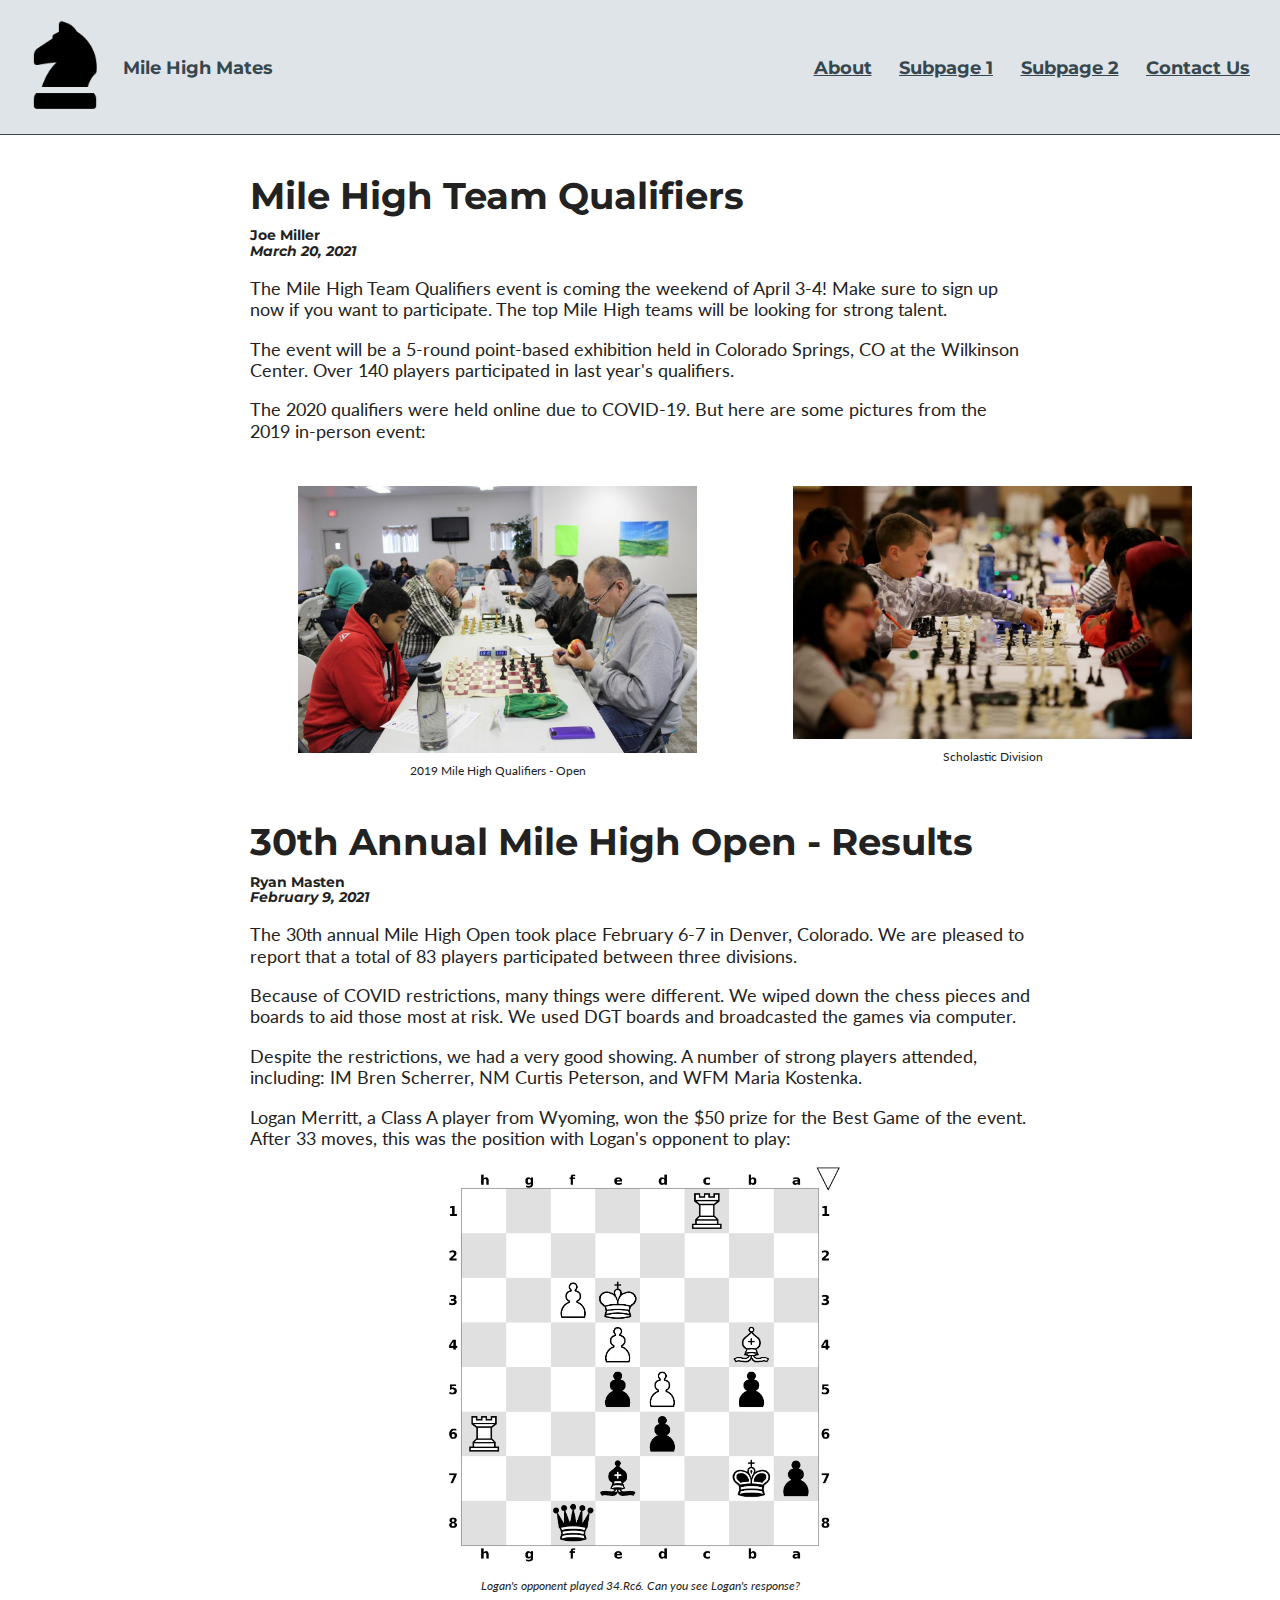
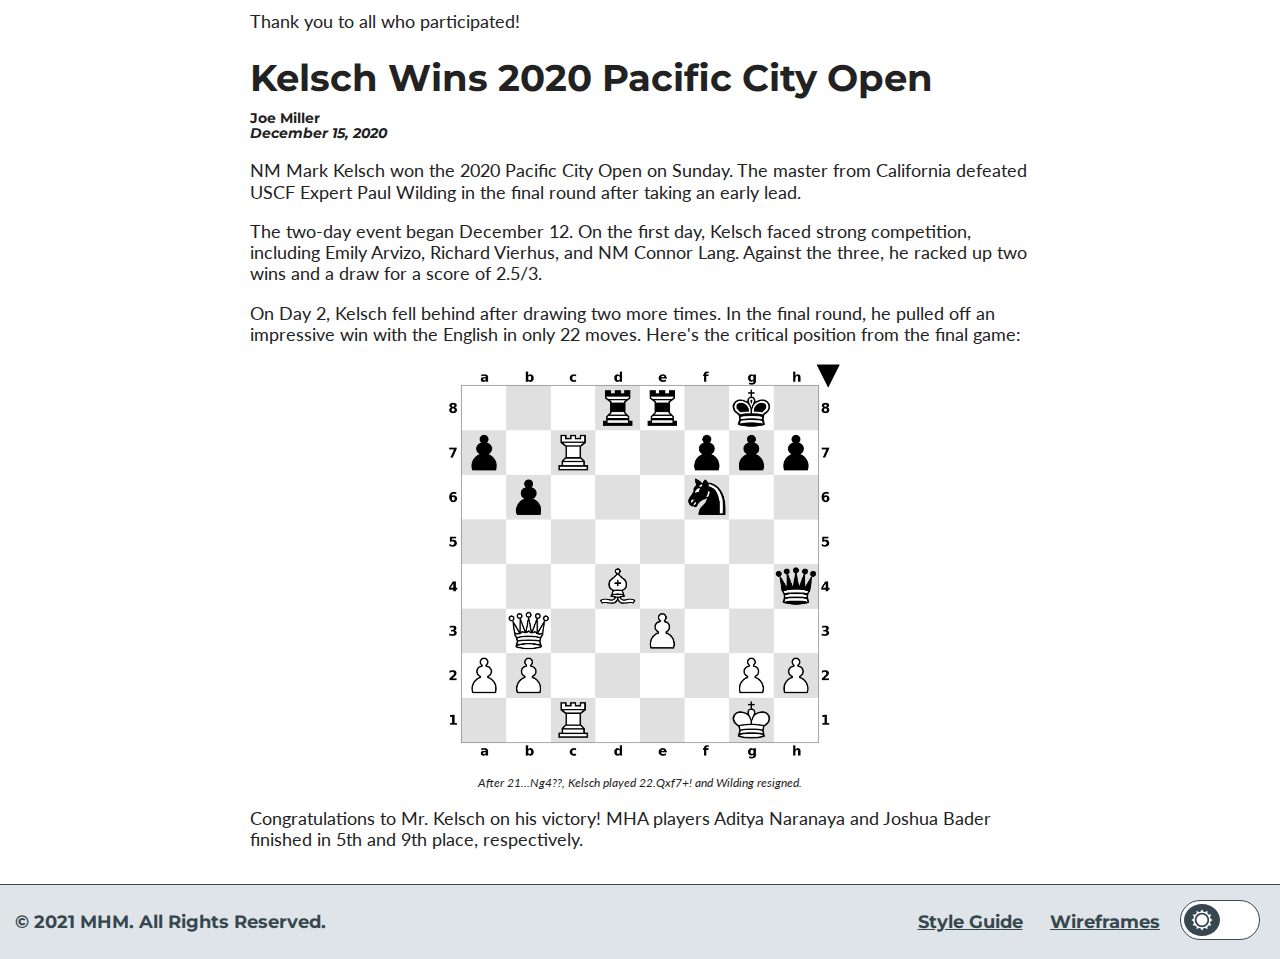
==== index.html @ fc18665a "work on home page & contact us - 3/17" ====
<!doctype html>
<html lang="en">
<head>
    <meta charset="utf-8">
    <meta name="viewport" content="width=device-width, initial-scale=1.0">
    <title>Home</title>
    <link rel="preconnect" href="https://fonts.gstatic.com">
    <link href="https://fonts.googleapis.com/css2?family=Lato&family=Montserrat&display=swap" rel="stylesheet">
    <link rel="stylesheet" href="css/normalize.css">
    <link rel="stylesheet" href="css/main.css">
    <style>
        h1 {
            font-family: var(--alt-font);
            margin-bottom: 7.5px;
        }

        h2.author {
            margin-bottom: 0;
            font-family: var(--alt-font);
            font-size: 0.85rem;
            font-weight: bold;
        }

        h3.date {
            margin-top: 0;
            margin-bottom: 0;
            font-family: var(--alt-font);
            font-size: 0.85rem;
            font-style: italic;
        }

        .image-grid {
            display: grid;
            grid-template-rows: auto auto;
            grid-template-columns: 1fr 1fr;
        }

        #tournament1 {
            grid-row: 1;
            grid-column: 1;
            margin: 7.5px;
            max-width: 400px;
            max-height: 280px;
            justify-items: center;
        }

        #tournament2 {
            grid-row: 1;
            grid-column: 2;
            margin: 7.5px;
            max-width: 400px;
            max-height: 280px;
            justify-items: center;
        }

        figcaption {
            font-size: 0.75rem;
        }

        #caption1 {
            grid-row: 2;
            grid-column: 1;
            text-align: center;
        }

        #caption2 {
            grid-row: 2;
            grid-column: 2;
            text-align: center;
        }

        .board {
            display: block;
            margin-left: auto;
            margin-right: auto;
            max-width: 400px;
            max-height: auto;
        }

        .analysis {
            text-align: center;
            font-size: 0.75rem;
            font-style: italic;
        }

        @media (max-width: 768px) {
            .image-grid {
                grid-template-columns: auto;
                grid-template-rows: auto auto auto auto;
            }

            #tournament1 {
                grid-row: 1;
                grid-column: 1;
                max-width: 200px;
                max-height: 140px;
            }

            #caption1 {
                grid-row: 2;
                grid-column: 1;
            }

            #tournament2 {
                grid-row: 3;
                grid-column: 1;
                max-width: 200px;
                max-height: 140px;
            }

            #caption2 {
                grid-row: 4;
                grid-column: 1;
            }
            
            .board {
                max-width: 300px;
                max-height: 300px;
            }
        }
    </style>
    <script src="js/dark-mode.js"></script>
</head>
<body>
    <header>
        <div id="logo-wrapper">
            <a href="index.html">
                <img src="assets/dark-knight.png" id="logo">
            </a>
        </div>
        <div id="company-name">
            Mile High Mates
        </div>
        <nav>
            <ul>
                <li>
                    <a href="about.html">
                        About
                    </a>
                </li>
                <li>
                    <a href="subpage-1.html">
                        Subpage 1
                    </a>
                </li>
                <li>
                    <a href="subpage-2.html">
                        Subpage 2
                    </a>
                </li>
                <li>
                    <a href="contact-us.html">
                        Contact Us
                    </a>
                </li>
            </ul>
        </nav>
    </header>
    <main>
        <h1>
            Mile High Team Qualifiers
        </h1>
        <h2 class="author">
            Joe Miller
        </h2>
        <h3 class="date">
            March 20, 2021
        </h3>
        <p>
            The Mile High Team Qualifiers event is coming the weekend of April 3-4! Make sure to sign up now if you want to participate. The top Mile High teams will be looking for strong talent.
        </p>
        <p>
            The event will be a 5-round point-based exhibition held in Colorado Springs, CO at the Wilkinson Center. Over 140 players participated in last year's qualifiers.
        </p>
        <p>
            The 2020 qualifiers were held online due to COVID-19. But here are some pictures from the 2019 in-person event:
        </p>
        <div class="image-grid">
            <figure>
                <img src="assets/home/tournament1.jpg" id="tournament1">
                <figcaption id="caption1">2019 Mile High Qualifiers - Open</figcaption>
            </figure>
            <figure>
                <img src="assets/home/tournament2.jpg" id="tournament2">
                <figcaption id="caption2">Scholastic Division</figcaption>
            </figure>
        </div>
        <h1>
            30th Annual Mile High Open - Results
        </h1>
        <h2 class="author">
            Ryan Masten
        </h2>
        <h3 class="date">
            February 9, 2021
        </h3>
        <p>
            The 30th annual Mile High Open took place February 6-7 in Denver, Colorado. We are pleased to report that a total of 83 players participated between three divisions.
        </p>
        <p>
            Because of COVID restrictions, many things were different. We wiped down the chess pieces and boards to aid those most at risk. We used DGT boards and broadcasted the games via computer.
        </p>
        <p>
            Despite the restrictions, we had a very good showing. A number of strong players attended, including: IM Bren Scherrer, NM Curtis Peterson, and WFM Maria Kostenka.
        </p>
        <p>
            Logan Merritt, a Class A player from Wyoming, won the $50 prize for the Best Game of the event. After 33 moves, this was the position with Logan's opponent to play:
        </p>
        <img src="assets/home/chess1.jpg" class="board" alt="chess1.jpg">
        <p class="analysis">
            Logan's opponent played 34.Rc6. Can you see Logan's response?
        </p>
        <p>
            Thank you to all who participated!
        </p>
        <h1>
            Kelsch Wins 2020 Pacific City Open
        </h1>
        <h2 class="author">
            Joe Miller
        </h2>
        <h3 class="date">
            December 15, 2020
        </h3>
        <p>
            NM Mark Kelsch won the 2020 Pacific City Open on Sunday. The master from California defeated USCF Expert Paul Wilding in the final round after taking an early lead.
        </p>
        <p>
            The two-day event began December 12. On the first day, Kelsch faced strong competition, including Emily Arvizo, Richard Vierhus, and NM Connor Lang. Against the three, he racked up two wins and a draw for a score of 2.5/3.
        </p>
        <p>
            On Day 2, Kelsch fell behind after drawing two more times. In the final round, he pulled off an impressive win with the English in only 22 moves. Here's the critical position from the final game:
        </p>
        <img src="assets/home/chess2.jpg" class="board" alt="chess2.jpg">
        <p class="analysis">
            After 21...Ng4??, Kelsch played 22.Qxf7+! and Wilding resigned.
        </p>
        <p>
            Congratulations to Mr. Kelsch on his victory! MHA players Aditya Naranaya and Joshua Bader finished in 5th and 9th place, respectively.
        </p>
    </main>
    <footer>
        <div id="legal">
            &copy; 2021 MHM. All Rights Reserved.
        </div>
        <nav>
            <ul>
                <li>
                    <a href="style-guide.html">
                        Style Guide
                    </a>
                </li>
                <li>
                    <a href="wireframes.html">
                        Wireframes
                    </a>
                </li>
            </ul>
        </nav>
        <div id="dark-mode">
            <div class="icon" id="sun-icon">
                <svg xmlns="http://www.w3.org/2000/svg" width="24" height="24" viewBox="0 0 24 24"><path d="M22.088 13.126l1.912-1.126-1.912-1.126c-1.021-.602-1.372-1.91-.788-2.942l1.093-1.932-2.22-.02c-1.185-.01-2.143-.968-2.153-2.153l-.02-2.219-1.932 1.093c-1.031.583-2.34.233-2.941-.788l-1.127-1.913-1.127 1.913c-.602 1.021-1.91 1.372-2.941.788l-1.932-1.093-.02 2.219c-.01 1.185-.968 2.143-2.153 2.153l-2.22.02 1.093 1.932c.584 1.032.233 2.34-.788 2.942l-1.912 1.126 1.912 1.126c1.021.602 1.372 1.91.788 2.942l-1.093 1.932 2.22.02c1.185.01 2.143.968 2.153 2.153l.02 2.219 1.932-1.093c1.031-.583 2.34-.233 2.941.788l1.127 1.913 1.127-1.913c.602-1.021 1.91-1.372 2.941-.788l1.932 1.093.02-2.219c.011-1.185.969-2.143 2.153-2.153l2.22-.02-1.093-1.932c-.584-1.031-.234-2.34.788-2.942zm-10.117 6.874c-4.411 0-8-3.589-8-8s3.588-8 8-8 8 3.589 8 8-3.589 8-8 8zm6.029-8c0 3.313-2.687 6-6 6s-6-2.687-6-6 2.687-6 6-6 6 2.687 6 6z"/></svg>
            </div>
            <div id="tgl-wrapper">
                <input class="tgl" id="dark-mode-toggle" type="checkbox"/>
                <label class="tgl-btn" for="dark-mode-toggle"></label>
            </div>
            <div class="icon" id="moon-icon">
                <svg xmlns="http://www.w3.org/2000/svg" width="24" height="24" viewBox="0 0 24 24"><path d="M12 10.999c1.437.438 2.562 1.564 2.999 3.001.44-1.437 1.565-2.562 3.001-3-1.436-.439-2.561-1.563-3.001-3-.437 1.436-1.562 2.561-2.999 2.999zm8.001.001c.958.293 1.707 1.042 2 2.001.291-.959 1.042-1.709 1.999-2.001-.957-.292-1.707-1.042-2-2-.293.958-1.042 1.708-1.999 2zm-1-9c-.437 1.437-1.563 2.562-2.998 3.001 1.438.44 2.561 1.564 3.001 3.002.437-1.438 1.563-2.563 2.996-3.002-1.433-.437-2.559-1.564-2.999-3.001zm-7.001 22c-6.617 0-12-5.383-12-12s5.383-12 12-12c1.894 0 3.63.497 5.37 1.179-2.948.504-9.37 3.266-9.37 10.821 0 7.454 5.917 10.208 9.37 10.821-1.5.846-3.476 1.179-5.37 1.179z"/></svg>
            </div>
        </div>
    </footer>
</body>
</html>
---- css/main.css ----
:root {
    /* Settings */
    --spacing: 15px;
    --font-size: 1.15rem;
    /* Normal Colors */
    --background-color: #FFFFFF;
    --alt-background-color: #DEE4E7;
    --font-color: #222222;
    --alt-font-color: #37474F;
    --border-color: #37474F;
    /* Dark Mode Colors */
    --dark-background-color: #222222;
    --dark-alt-background-color: #37474F;
    --dark-font-color: #FFFFFF;
    --dark-alt-font-color: #DEE4E7;
    --dark-border-color: #DEE4E7;
    /* Fonts */
    --main-font: 'Lato', sans-serif;
    --alt-font: 'Montserrat', sans-serif;
}

html, body {
    margin: 0;
    padding: 0;
    width: 100%;
    height: 100%;
    text-rendering: optimizeLegibility;
}

body {
    display: flex;
    flex-direction: column;
    font-size: 62.5%;
}

header {
    display: grid;
    grid-template-rows: auto;
    grid-template-columns: auto auto 1fr;
    font-size: var(--font-size);
    padding: var(--spacing);
    border-bottom: 1px solid var(--border-color);
    color: var(--alt-font-color);
    background-color: var(--alt-background-color);
}

header, footer {
    font-family: var(--alt-font);
    font-weight: bold;
}

header #logo-wrapper {
    grid-row: 1;
    grid-column: 1;
}

header a {
    color: var(--alt-font-color);
}

#logo {
    max-width: 100px;
    max-height: auto;
}

header #company-name {
    grid-row: 1;
    grid-column: 2;
    display: flex;
    align-items: center;
    margin-left: 7.5px;
}

header nav {
    grid-row: 1;
    grid-column: 3;
    display: flex;
    align-items: center;
    margin-left: auto;
}

header nav ul {
    margin: 0;
    padding: 0;
    list-style-type: none;
}

header nav ul li {
    display: inline-block;
    padding: 7.5px;
    margin-right: 7.5px;
}

main {
    flex: 1;
    font-size: var(--font-size);
    font-family: var(--main-font);
    padding-top: var(--spacing);
    padding-bottom: var(--spacing);
    padding-left: 250px;
    padding-right: 250px;
    color: var(--font-color);
    background-color: var(--background-color);
}

footer {
    display: grid;
    grid-template-rows: auto;
    grid-template-columns: auto 1fr auto;
    font-size: var(--font-size);
    border-top: 1px solid var(--border-color);
    padding: var(--spacing);
    color: var(--alt-font-color);
    background-color: var(--alt-background-color);
}

footer a {
    color: var(--alt-font-color);
}

footer #legal {
    grid-row: 1;
    grid-column: 1;
    display: flex;
    align-items: center;
}

footer nav {
    grid-row: 1;
    grid-column: 2;
    display: flex;
    align-items: center;
    margin-left: auto;
}

footer nav ul {
    margin: 0;
    padding: 0;
    list-style-type: none;
}

footer nav ul li {
    display: inline-block;
    padding: 7.5px;
    margin-right: 7.5px;
}

footer #dark-mode {
    grid-row: 1;
    grid-column: 3;
}

footer #dark-mode .icon {
    position: relative;
    display: inline-block;
    z-index: 100;
    pointer-events: none;
}

footer #dark-mode .icon svg path {
    fill: var(--background-color);
}

footer #dark-mode #sun-icon svg {
    transform: scale(0.9);
    position: absolute;
    top: -32px;
    left: 15px;
}

footer #dark-mode #moon-icon svg {
    transform: scale(0.85);
    position: absolute;
    top: -32px;
    right: 15px;
}

footer #dark-mode #tgl-wrapper {
    display: inline-block;
}

footer #dark-mode #tgl-wrapper .tgl {
    display: none;
}

footer #dark-mode #tgl-wrapper .tgl, .tgl:after, .tgl:before, .tgl *, .tgl *:after, .tgl *:before, .tgl + .tgl-btn {
    box-sizing: border-box;
}

footer #dark-mode #tgl-wrapper .tgl::-moz-selection, .tgl:after::-moz-selection, .tgl:before::-moz-selection, .tgl *::-moz-selection, .tgl *:after::-moz-selection, .tgl *:before::-moz-selection, .tgl + .tgl-btn::-moz-selection {
    background: none;
}

footer #dark-mode #tgl-wrapper .tgl::selection, .tgl:after::selection, .tgl:before::selection, .tgl *::selection, .tgl *:after::selection, .tgl *:before::selection, .tgl + .tgl-btn::selection {
    background: none;
}

footer #dark-mode #tgl-wrapper .tgl + .tgl-btn {
    outline: 0;
    display: block;
    width: 80px;
    height: 40px;
    position: relative;
    cursor: pointer;
    -webkit-user-select: none;
    -moz-user-select: none;
    -ms-user-select: none;
    user-select: none;
    background-color: var(--background-color);
    border: 1px solid var(--border-color);
    border-radius: 30px;
    padding: 3px;
    transition: all 0.4s ease;
}

footer #dark-mode #tgl-wrapper .tgl + .tgl-btn:after, .tgl + .tgl-btn:before {
    position: relative;
    display: block;
    content: "";
    width: 50%;
    height: 100%;
}

footer #dark-mode #tgl-wrapper .tgl + .tgl-btn:after {
    left: 0;
    border-radius: 50%;
    background-color: var(--border-color);
    transition: all 0.2s ease;
}

footer #dark-mode #tgl-wrapper .tgl + .tgl-btn:before {
    display: none;
    transition: all 0.2s ease;
}

footer #dark-mode #tgl-wrapper .tgl:checked + .tgl-btn:after {
    left: 50%;
    transition: all 0.2s ease;
}

/*===========================================*\
  APPLY DARK MODE COLORS WHEN DARK MODE IS ON 
\*===========================================*/

body.dark-mode header {
    border-bottom: 1px solid var(--dark-border-color);
    color: var(--dark-alt-font-color);
    background-color: var(--dark-alt-background-color);
}

body.dark-mode header a {
    color: var(--dark-alt-font-color);
}

body.dark-mode main {
    color: var(--dark-font-color);
    background-color: var(--dark-background-color);
}

body.dark-mode footer {
    border-top: 1px solid var(--dark-border-color);
    color: var(--dark-alt-font-color);
    background-color: var(--dark-alt-background-color);
}

body.dark-mode footer a {
    color: var(--dark-alt-font-color);
}

body.dark-mode footer #dark-mode .icon svg path {
    fill: var(--dark-background-color);
}

body.dark-mode footer #dark-mode #tgl-wrapper .tgl + .tgl-btn {
    background-color: var(--dark-background-color);
    border: 1px solid var(--dark-border-color);
}

body.dark-mode footer #dark-mode #tgl-wrapper .tgl + .tgl-btn:after {
    background-color: var(--dark-border-color);
}

/*=====================*\
  RESPONSIVE WEB DESIGN 
\*=====================*/

@media (max-width: 768px) {
    main {
        padding-left: var(--spacing);
        padding-right: var(--spacing);
    }
}
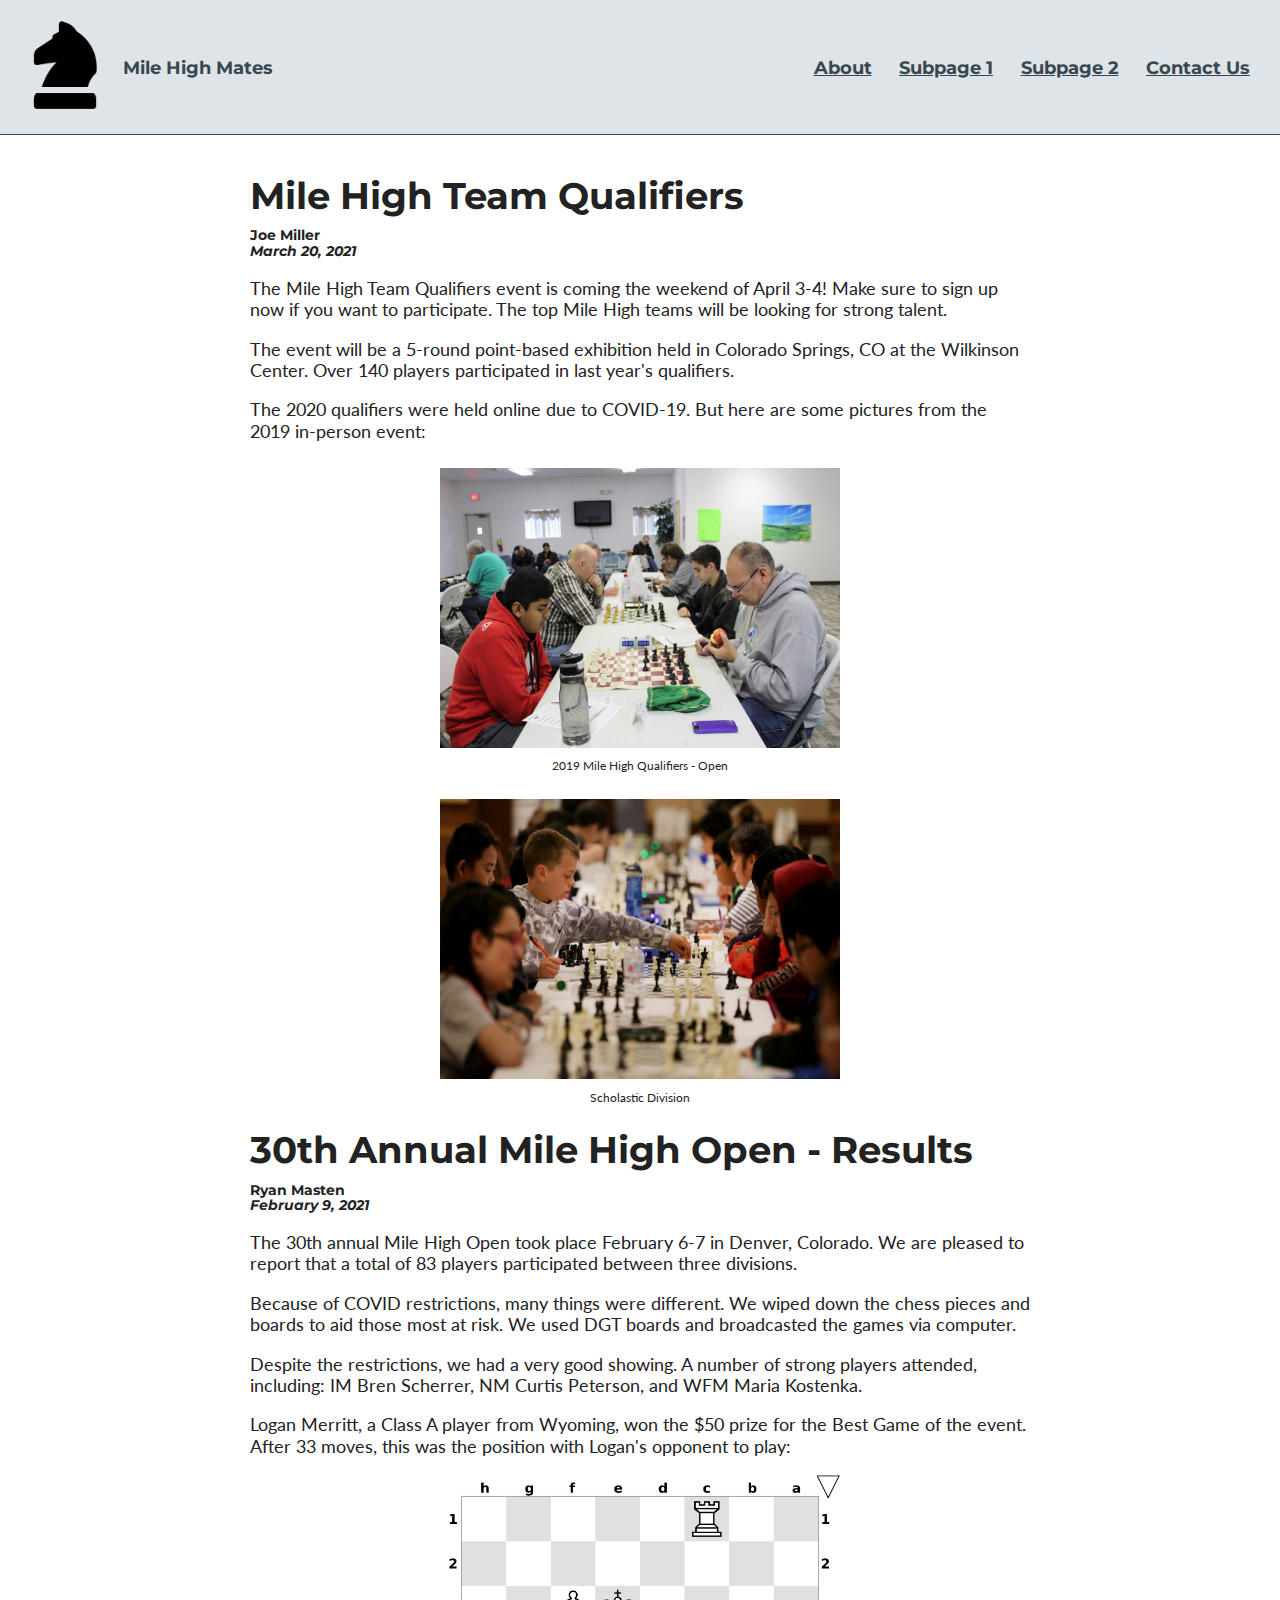
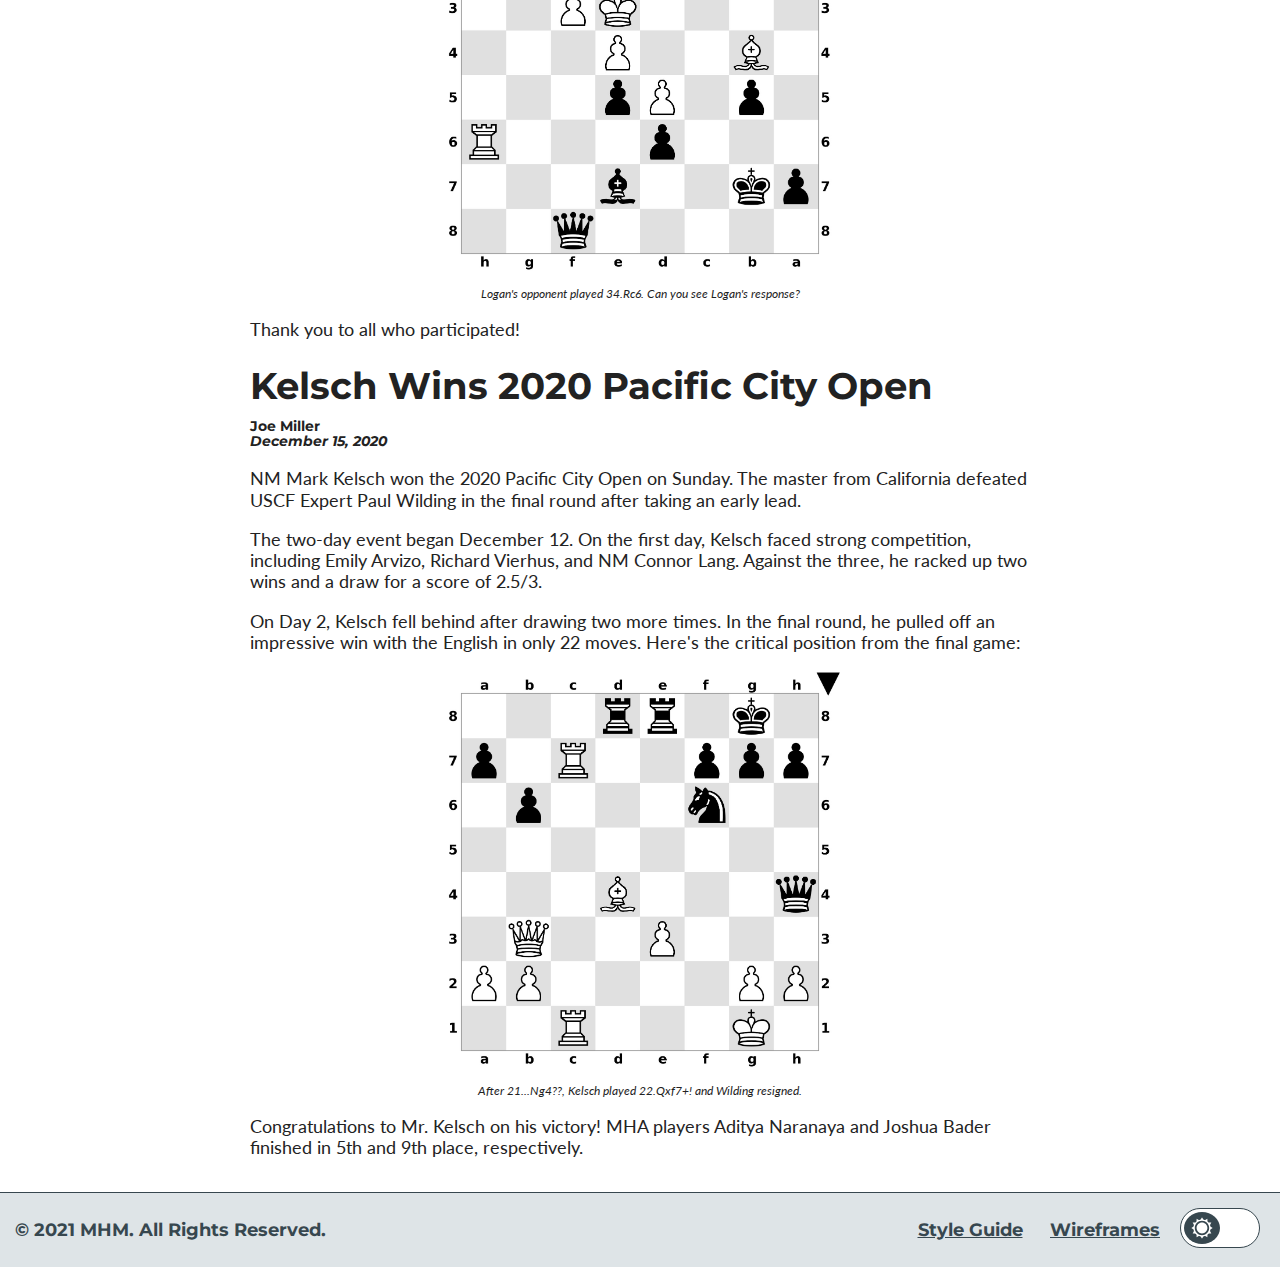
==== commit 4ce3ff2e: "working on index and main - 3/19" ====
--- a/index.html
+++ b/index.html
@@ -30,43 +30,39 @@
         }
 
         .image-grid {
-            display: grid;
-            grid-template-rows: auto auto;
-            grid-template-columns: 1fr 1fr;
-        }
-
-        #tournament1 {
+            grid-template-columns: auto auto;
+            grid-template-rows: auto;
+            text-align: center;
+        }
+
+        figcaption {
+            font-size: 0.75rem;
+            text-align: center;
+            vertical-align: middle;
+        }
+
+        #figure1 {
             grid-row: 1;
             grid-column: 1;
-            margin: 7.5px;
-            max-width: 400px;
-            max-height: 280px;
-            justify-items: center;
-        }
-
-        #tournament2 {
+        }
+
+        #figure2 {
             grid-row: 1;
             grid-column: 2;
+        }
+
+        #tournament1 {
             margin: 7.5px;
-            max-width: 400px;
-            max-height: 280px;
+            width: 400px;
+            height: 280px;
             justify-items: center;
         }
 
-        figcaption {
-            font-size: 0.75rem;
-        }
-
-        #caption1 {
-            grid-row: 2;
-            grid-column: 1;
-            text-align: center;
-        }
-
-        #caption2 {
-            grid-row: 2;
-            grid-column: 2;
-            text-align: center;
+        #tournament2 {
+            margin: 7.5px;
+            width: 400px;
+            height: 280px;
+            justify-items: center;
         }
 
         .board {
@@ -86,33 +82,29 @@
         @media (max-width: 768px) {
             .image-grid {
                 grid-template-columns: auto;
-                grid-template-rows: auto auto auto auto;
-            }
-
-            #tournament1 {
+                grid-template-rows: auto auto;
+            }
+
+            #figure1 {
                 grid-row: 1;
                 grid-column: 1;
-                max-width: 200px;
-                max-height: 140px;
-            }
-
-            #caption1 {
+            }
+
+            #figure2 {
                 grid-row: 2;
                 grid-column: 1;
             }
 
+            #tournament1 {
+                width: 200px;
+                height: 140px;
+            }
+
             #tournament2 {
-                grid-row: 3;
-                grid-column: 1;
-                max-width: 200px;
-                max-height: 140px;
-            }
-
-            #caption2 {
-                grid-row: 4;
-                grid-column: 1;
-            }
-            
+                width: 200px;
+                height: 140px;
+            }
+
             .board {
                 max-width: 300px;
                 max-height: 300px;
@@ -157,87 +149,93 @@
         </nav>
     </header>
     <main>
-        <h1>
-            Mile High Team Qualifiers
-        </h1>
-        <h2 class="author">
-            Joe Miller
-        </h2>
-        <h3 class="date">
-            March 20, 2021
-        </h3>
-        <p>
-            The Mile High Team Qualifiers event is coming the weekend of April 3-4! Make sure to sign up now if you want to participate. The top Mile High teams will be looking for strong talent.
-        </p>
-        <p>
-            The event will be a 5-round point-based exhibition held in Colorado Springs, CO at the Wilkinson Center. Over 140 players participated in last year's qualifiers.
-        </p>
-        <p>
-            The 2020 qualifiers were held online due to COVID-19. But here are some pictures from the 2019 in-person event:
-        </p>
-        <div class="image-grid">
-            <figure>
-                <img src="assets/home/tournament1.jpg" id="tournament1">
-                <figcaption id="caption1">2019 Mile High Qualifiers - Open</figcaption>
-            </figure>
-            <figure>
-                <img src="assets/home/tournament2.jpg" id="tournament2">
-                <figcaption id="caption2">Scholastic Division</figcaption>
-            </figure>
-        </div>
-        <h1>
-            30th Annual Mile High Open - Results
-        </h1>
-        <h2 class="author">
-            Ryan Masten
-        </h2>
-        <h3 class="date">
-            February 9, 2021
-        </h3>
-        <p>
-            The 30th annual Mile High Open took place February 6-7 in Denver, Colorado. We are pleased to report that a total of 83 players participated between three divisions.
-        </p>
-        <p>
-            Because of COVID restrictions, many things were different. We wiped down the chess pieces and boards to aid those most at risk. We used DGT boards and broadcasted the games via computer.
-        </p>
-        <p>
-            Despite the restrictions, we had a very good showing. A number of strong players attended, including: IM Bren Scherrer, NM Curtis Peterson, and WFM Maria Kostenka.
-        </p>
-        <p>
-            Logan Merritt, a Class A player from Wyoming, won the $50 prize for the Best Game of the event. After 33 moves, this was the position with Logan's opponent to play:
-        </p>
-        <img src="assets/home/chess1.jpg" class="board" alt="chess1.jpg">
-        <p class="analysis">
-            Logan's opponent played 34.Rc6. Can you see Logan's response?
-        </p>
-        <p>
-            Thank you to all who participated!
-        </p>
-        <h1>
-            Kelsch Wins 2020 Pacific City Open
-        </h1>
-        <h2 class="author">
-            Joe Miller
-        </h2>
-        <h3 class="date">
-            December 15, 2020
-        </h3>
-        <p>
-            NM Mark Kelsch won the 2020 Pacific City Open on Sunday. The master from California defeated USCF Expert Paul Wilding in the final round after taking an early lead.
-        </p>
-        <p>
-            The two-day event began December 12. On the first day, Kelsch faced strong competition, including Emily Arvizo, Richard Vierhus, and NM Connor Lang. Against the three, he racked up two wins and a draw for a score of 2.5/3.
-        </p>
-        <p>
-            On Day 2, Kelsch fell behind after drawing two more times. In the final round, he pulled off an impressive win with the English in only 22 moves. Here's the critical position from the final game:
-        </p>
-        <img src="assets/home/chess2.jpg" class="board" alt="chess2.jpg">
-        <p class="analysis">
-            After 21...Ng4??, Kelsch played 22.Qxf7+! and Wilding resigned.
-        </p>
-        <p>
-            Congratulations to Mr. Kelsch on his victory! MHA players Aditya Naranaya and Joshua Bader finished in 5th and 9th place, respectively.
-        </p>
+        <section>
+            <h1>
+                Mile High Team Qualifiers
+            </h1>
+            <h2 class="author">
+                Joe Miller
+            </h2>
+            <h3 class="date">
+                March 20, 2021
+            </h3>
+            <p>
+                The Mile High Team Qualifiers event is coming the weekend of April 3-4! Make sure to sign up now if you want to participate. The top Mile High teams will be looking for strong talent.
+            </p>
+            <p>
+                The event will be a 5-round point-based exhibition held in Colorado Springs, CO at the Wilkinson Center. Over 140 players participated in last year's qualifiers.
+            </p>
+            <p>
+                The 2020 qualifiers were held online due to COVID-19. But here are some pictures from the 2019 in-person event:
+            </p>
+            <div class="image-grid">
+                <figure id="figure1">
+                    <img src="assets/home/tournament1.jpg" id="tournament1">
+                    <figcaption>2019 Mile High Qualifiers - Open</figcaption>
+                </figure>
+                <figure  id="figure2">
+                    <img src="assets/home/tournament2.jpg" id="tournament2">
+                    <figcaption>Scholastic Division</figcaption>
+                </figure>
+            </div>
+        </section>
+        <section>
+            <h1>
+                30th Annual Mile High Open - Results
+            </h1>
+            <h2 class="author">
+                Ryan Masten
+            </h2>
+            <h3 class="date">
+                February 9, 2021
+            </h3>
+            <p>
+                The 30th annual Mile High Open took place February 6-7 in Denver, Colorado. We are pleased to report that a total of 83 players participated between three divisions.
+            </p>
+            <p>
+                Because of COVID restrictions, many things were different. We wiped down the chess pieces and boards to aid those most at risk. We used DGT boards and broadcasted the games via computer.
+            </p>
+            <p>
+                Despite the restrictions, we had a very good showing. A number of strong players attended, including: IM Bren Scherrer, NM Curtis Peterson, and WFM Maria Kostenka.
+            </p>
+            <p>
+                Logan Merritt, a Class A player from Wyoming, won the $50 prize for the Best Game of the event. After 33 moves, this was the position with Logan's opponent to play:
+            </p>
+            <img src="assets/home/chess1.jpg" class="board" alt="chess1.jpg">
+            <p class="analysis">
+                Logan's opponent played 34.Rc6. Can you see Logan's response?
+            </p>
+            <p>
+                Thank you to all who participated!
+            </p>
+        </section>
+        <section>
+            <h1>
+                Kelsch Wins 2020 Pacific City Open
+            </h1>
+            <h2 class="author">
+                Joe Miller
+            </h2>
+            <h3 class="date">
+                December 15, 2020
+            </h3>
+            <p>
+                NM Mark Kelsch won the 2020 Pacific City Open on Sunday. The master from California defeated USCF Expert Paul Wilding in the final round after taking an early lead.
+            </p>
+            <p>
+                The two-day event began December 12. On the first day, Kelsch faced strong competition, including Emily Arvizo, Richard Vierhus, and NM Connor Lang. Against the three, he racked up two wins and a draw for a score of 2.5/3.
+            </p>
+            <p>
+                On Day 2, Kelsch fell behind after drawing two more times. In the final round, he pulled off an impressive win with the English in only 22 moves. Here's the critical position from the final game:
+            </p>
+            <img src="assets/home/chess2.jpg" class="board" alt="chess2.jpg">
+            <p class="analysis">
+                After 21...Ng4??, Kelsch played 22.Qxf7+! and Wilding resigned.
+            </p>
+            <p>
+                Congratulations to Mr. Kelsch on his victory! MHA players Aditya Naranaya and Joshua Bader finished in 5th and 9th place, respectively.
+            </p>
+        </section>
     </main>
     <footer>
         <div id="legal">
--- a/css/main.css
+++ b/css/main.css
@@ -50,6 +50,8 @@
 }
 
 header #logo-wrapper {
+    display: flex;
+    align-items: center;
     grid-row: 1;
     grid-column: 1;
 }
@@ -284,9 +286,24 @@
   RESPONSIVE WEB DESIGN 
 \*=====================*/
 
+@media (max-width: 1000px) {
+    main {
+        padding-left: 100px;
+        padding-right: 100px;
+    }
+}
 @media (max-width: 768px) {
     main {
         padding-left: var(--spacing);
         padding-right: var(--spacing);
     }
+
+    header nav ul li, footer nav ul li {
+        list-style: none;
+        display: block;
+    }
+
+    #legal {
+        font-size: 0.75rem;
+    }
 }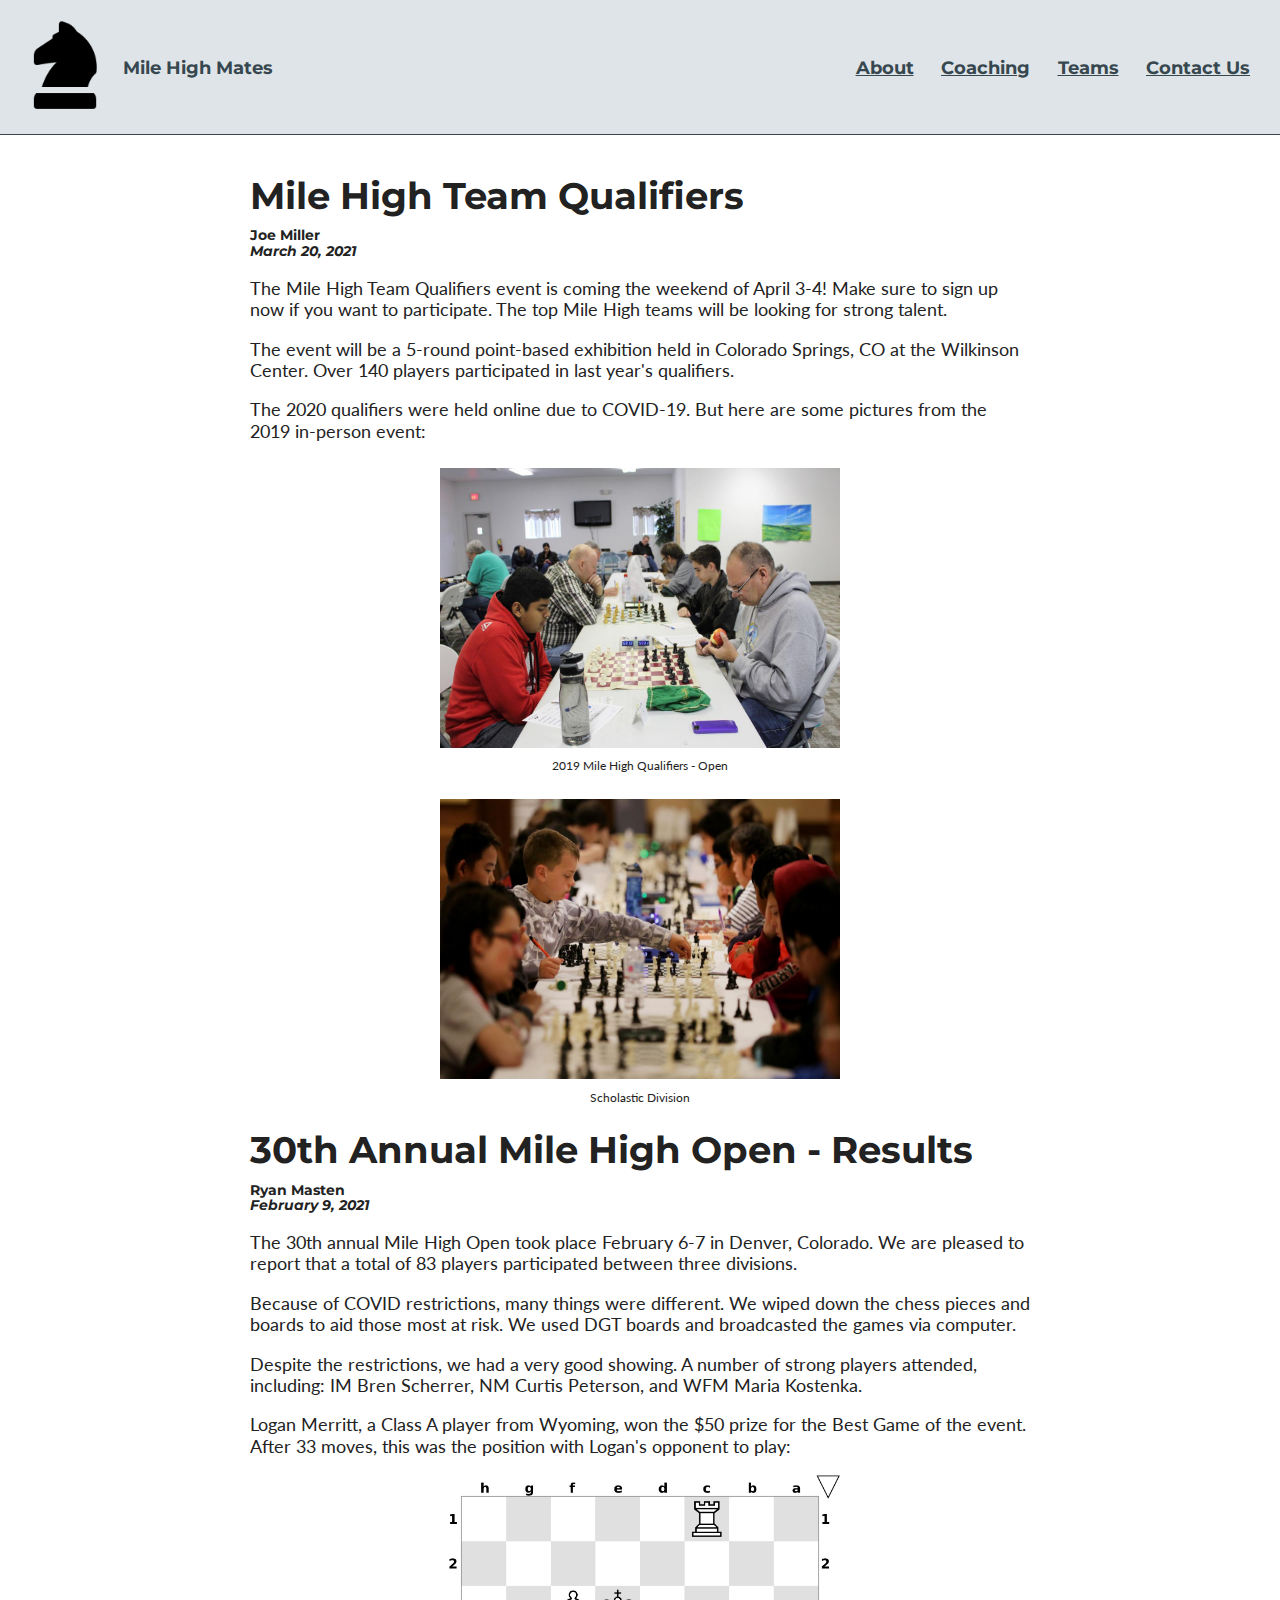
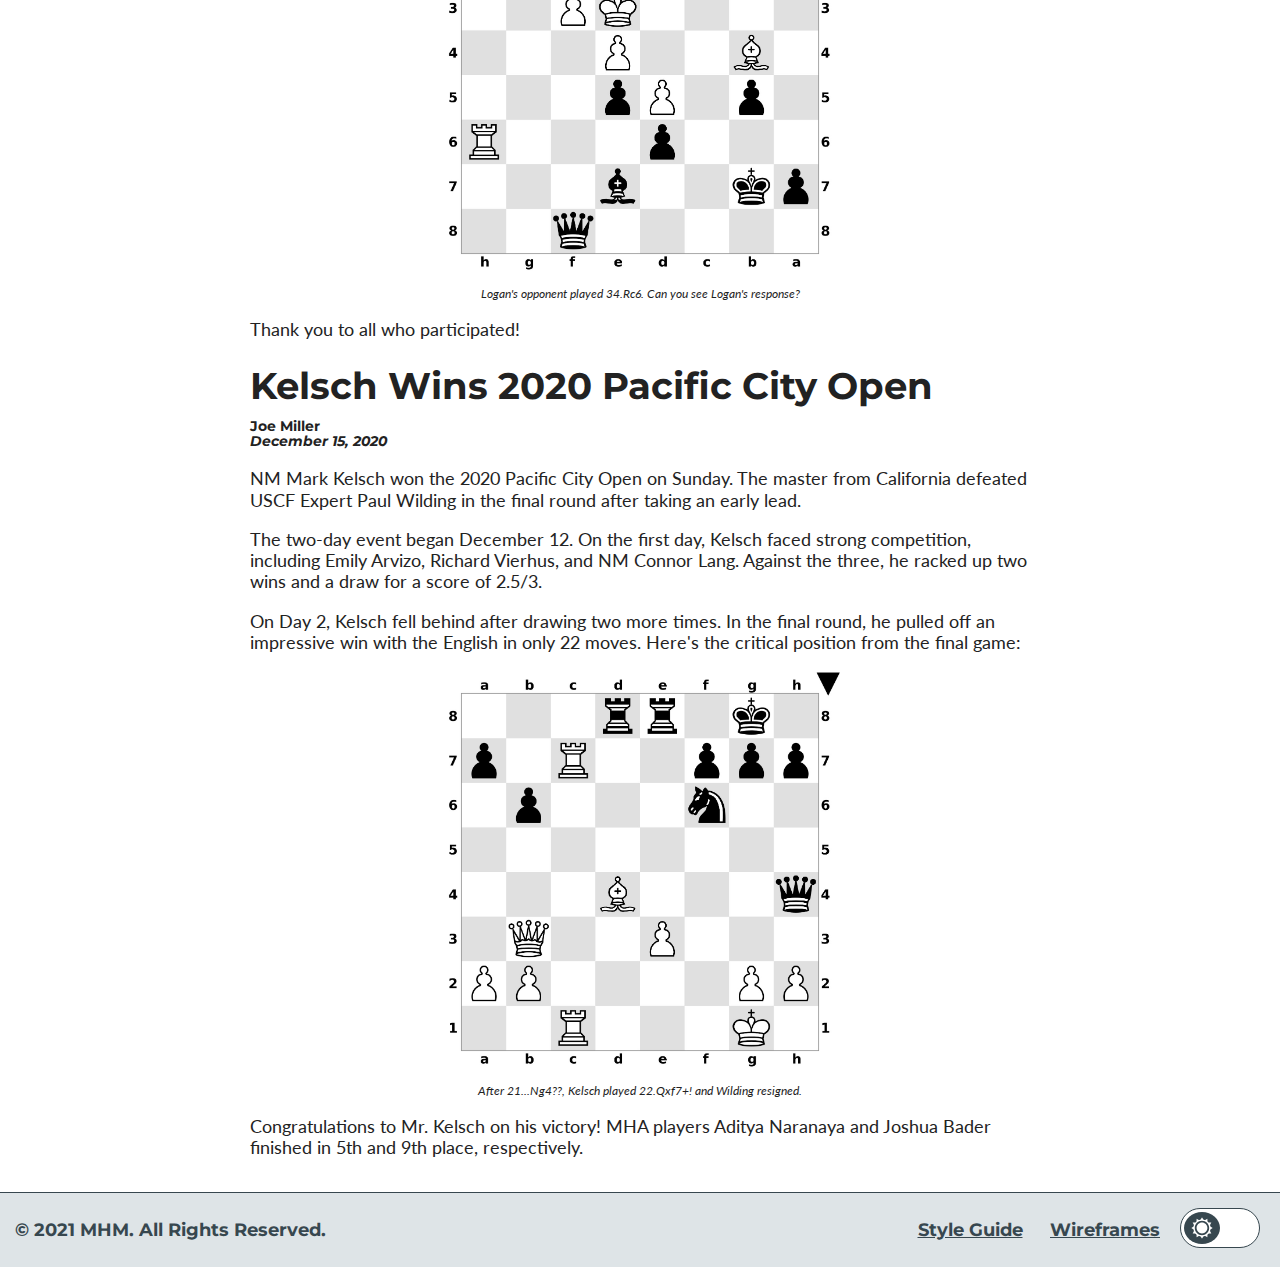
==== commit 28f34d7d: "fixing subpages & broken links - 3/22" ====
--- a/index.html
+++ b/index.html
@@ -131,13 +131,13 @@
                     </a>
                 </li>
                 <li>
-                    <a href="subpage-1.html">
-                        Subpage 1
-                    </a>
-                </li>
-                <li>
-                    <a href="subpage-2.html">
-                        Subpage 2
+                    <a href="coaching.html">
+                        Coaching
+                    </a>
+                </li>
+                <li>
+                    <a href="teams.html">
+                        Teams
                     </a>
                 </li>
                 <li>
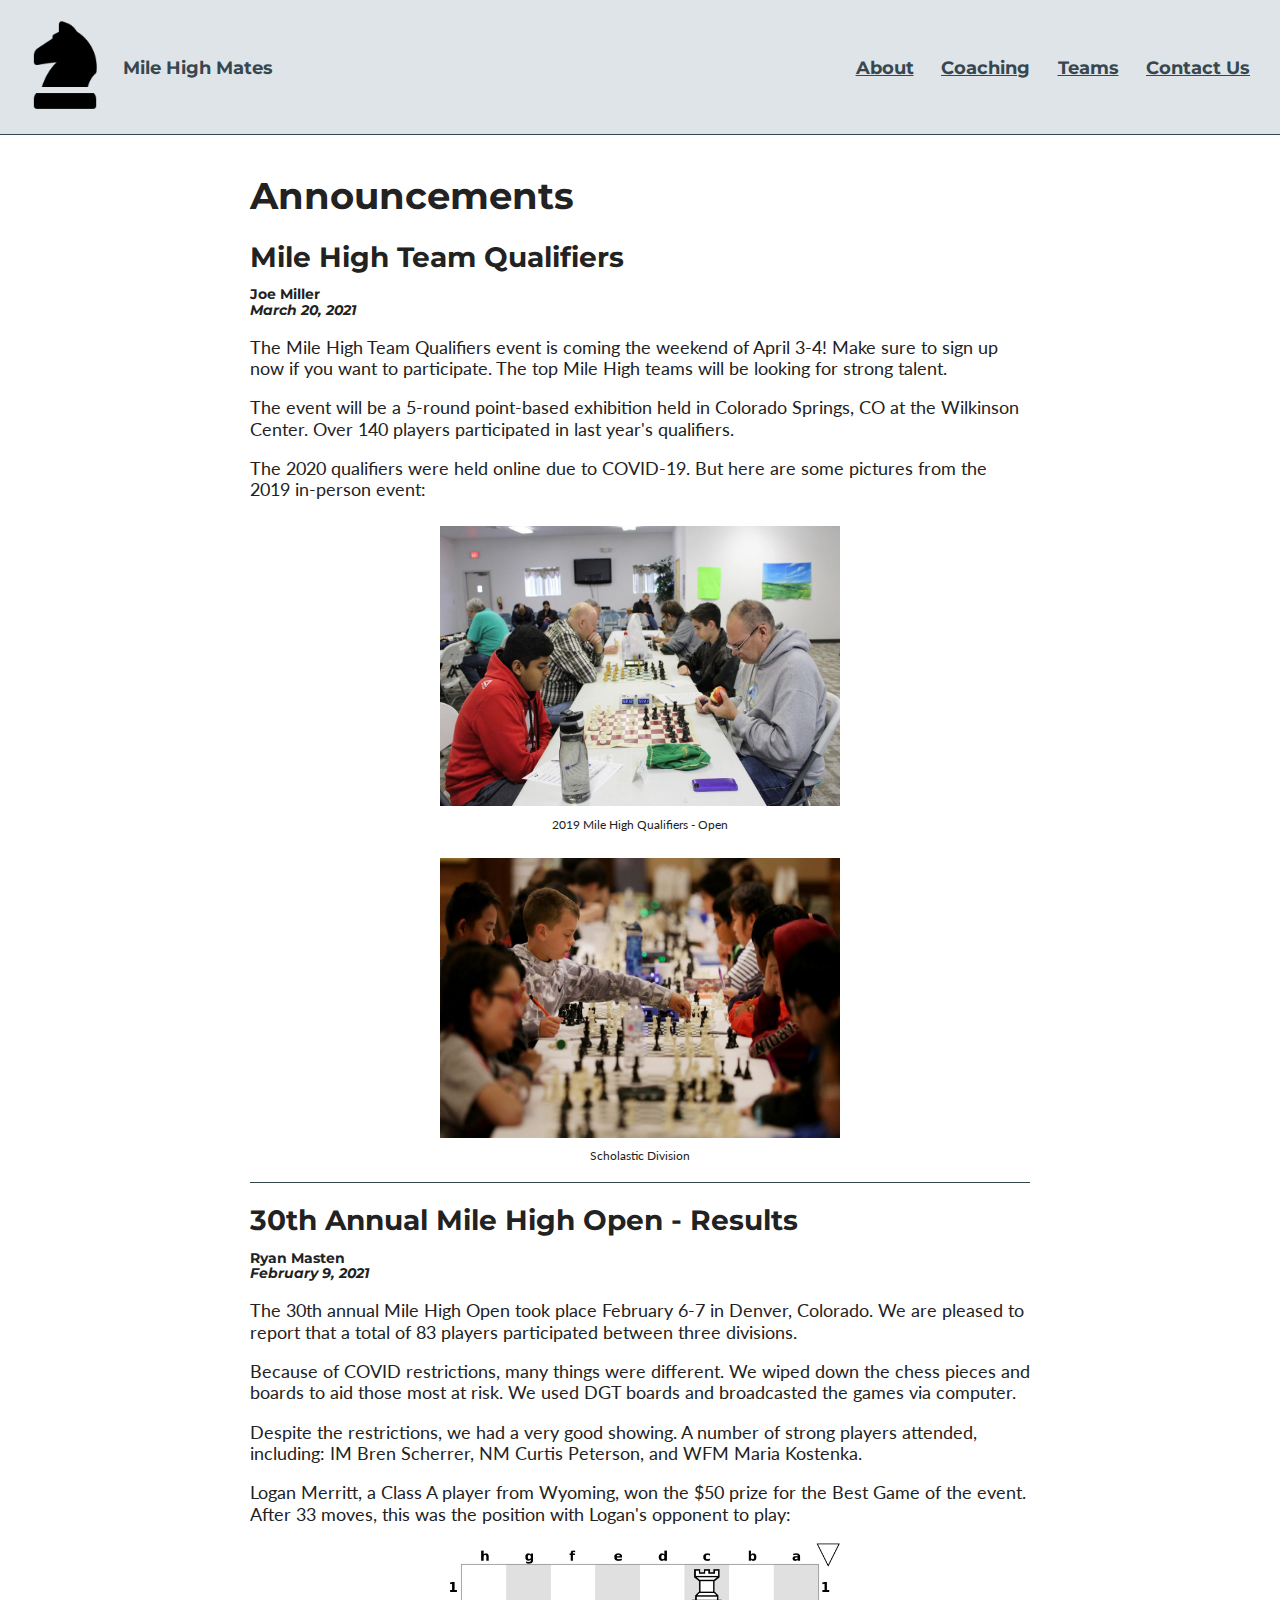
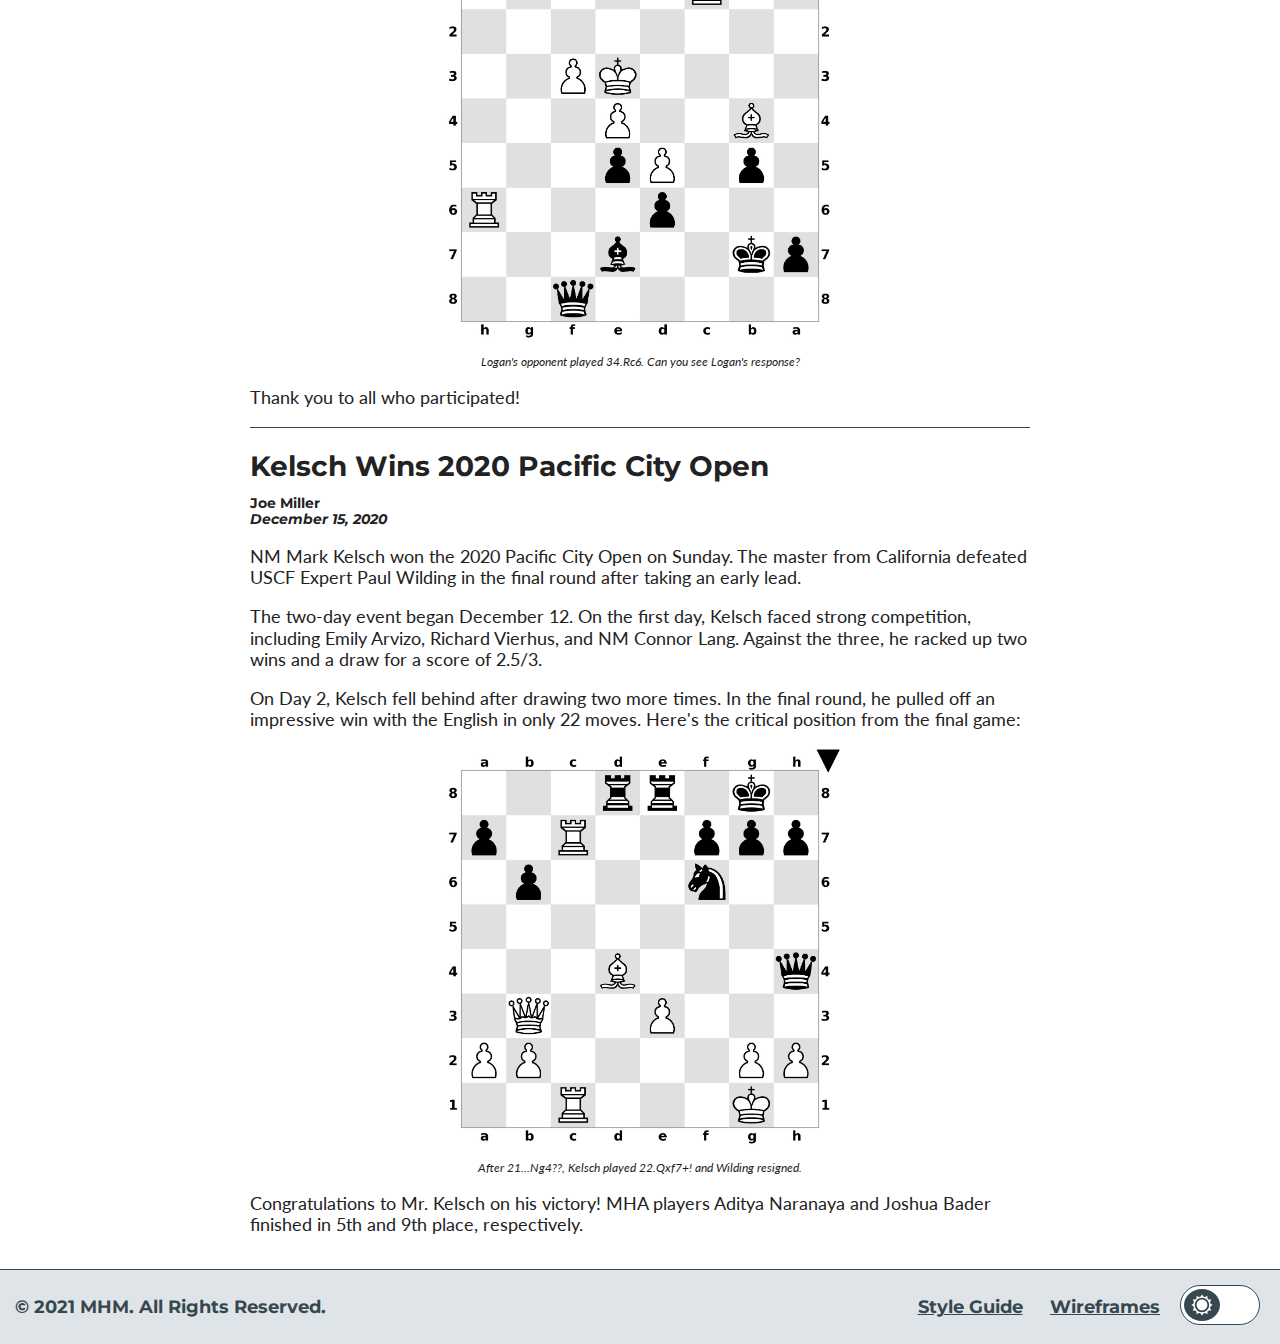
==== commit 4fc5ca5c: "working on index, about & wireframes pages - 3/24" ====
--- a/index.html
+++ b/index.html
@@ -11,17 +11,29 @@
     <style>
         h1 {
             font-family: var(--alt-font);
+        }
+
+        .announcement {
+            border-bottom: 1px solid var(--border-color);
+        }
+
+        .announcement:last-child {
+            border-bottom: 0;
+        }
+
+        h2 {
+            font-family: var(--alt-font);
             margin-bottom: 7.5px;
         }
 
-        h2.author {
+        h3.author {
             margin-bottom: 0;
             font-family: var(--alt-font);
             font-size: 0.85rem;
             font-weight: bold;
         }
 
-        h3.date {
+        h4.date {
             margin-top: 0;
             margin-bottom: 0;
             font-family: var(--alt-font);
@@ -77,6 +89,10 @@
             text-align: center;
             font-size: 0.75rem;
             font-style: italic;
+        }
+
+        body.dark-mode section {
+            border-bottom: 1px solid var(--dark-border-color);
         }
 
         @media (max-width: 768px) {
@@ -149,16 +165,17 @@
         </nav>
     </header>
     <main>
-        <section>
-            <h1>
+        <h1>Announcements</h1>
+        <section class="announcement">
+            <h2>
                 Mile High Team Qualifiers
-            </h1>
-            <h2 class="author">
+            </h2>
+            <h3 class="author">
                 Joe Miller
-            </h2>
-            <h3 class="date">
+            </h3>
+            <h4 class="date">
                 March 20, 2021
-            </h3>
+            </h4>
             <p>
                 The Mile High Team Qualifiers event is coming the weekend of April 3-4! Make sure to sign up now if you want to participate. The top Mile High teams will be looking for strong talent.
             </p>
@@ -179,16 +196,16 @@
                 </figure>
             </div>
         </section>
-        <section>
-            <h1>
+        <section class="announcement">
+            <h2>
                 30th Annual Mile High Open - Results
-            </h1>
-            <h2 class="author">
+            </h2>
+            <h3 class="author">
                 Ryan Masten
-            </h2>
-            <h3 class="date">
+            </h3>
+            <h4 class="date">
                 February 9, 2021
-            </h3>
+            </h4>
             <p>
                 The 30th annual Mile High Open took place February 6-7 in Denver, Colorado. We are pleased to report that a total of 83 players participated between three divisions.
             </p>
@@ -209,16 +226,16 @@
                 Thank you to all who participated!
             </p>
         </section>
-        <section>
-            <h1>
+        <section class="announcement">
+            <h2>
                 Kelsch Wins 2020 Pacific City Open
-            </h1>
-            <h2 class="author">
+            </h2>
+            <h3 class="author">
                 Joe Miller
-            </h2>
-            <h3 class="date">
+            </h3>
+            <h4 class="date">
                 December 15, 2020
-            </h3>
+            </h4>
             <p>
                 NM Mark Kelsch won the 2020 Pacific City Open on Sunday. The master from California defeated USCF Expert Paul Wilding in the final round after taking an early lead.
             </p>
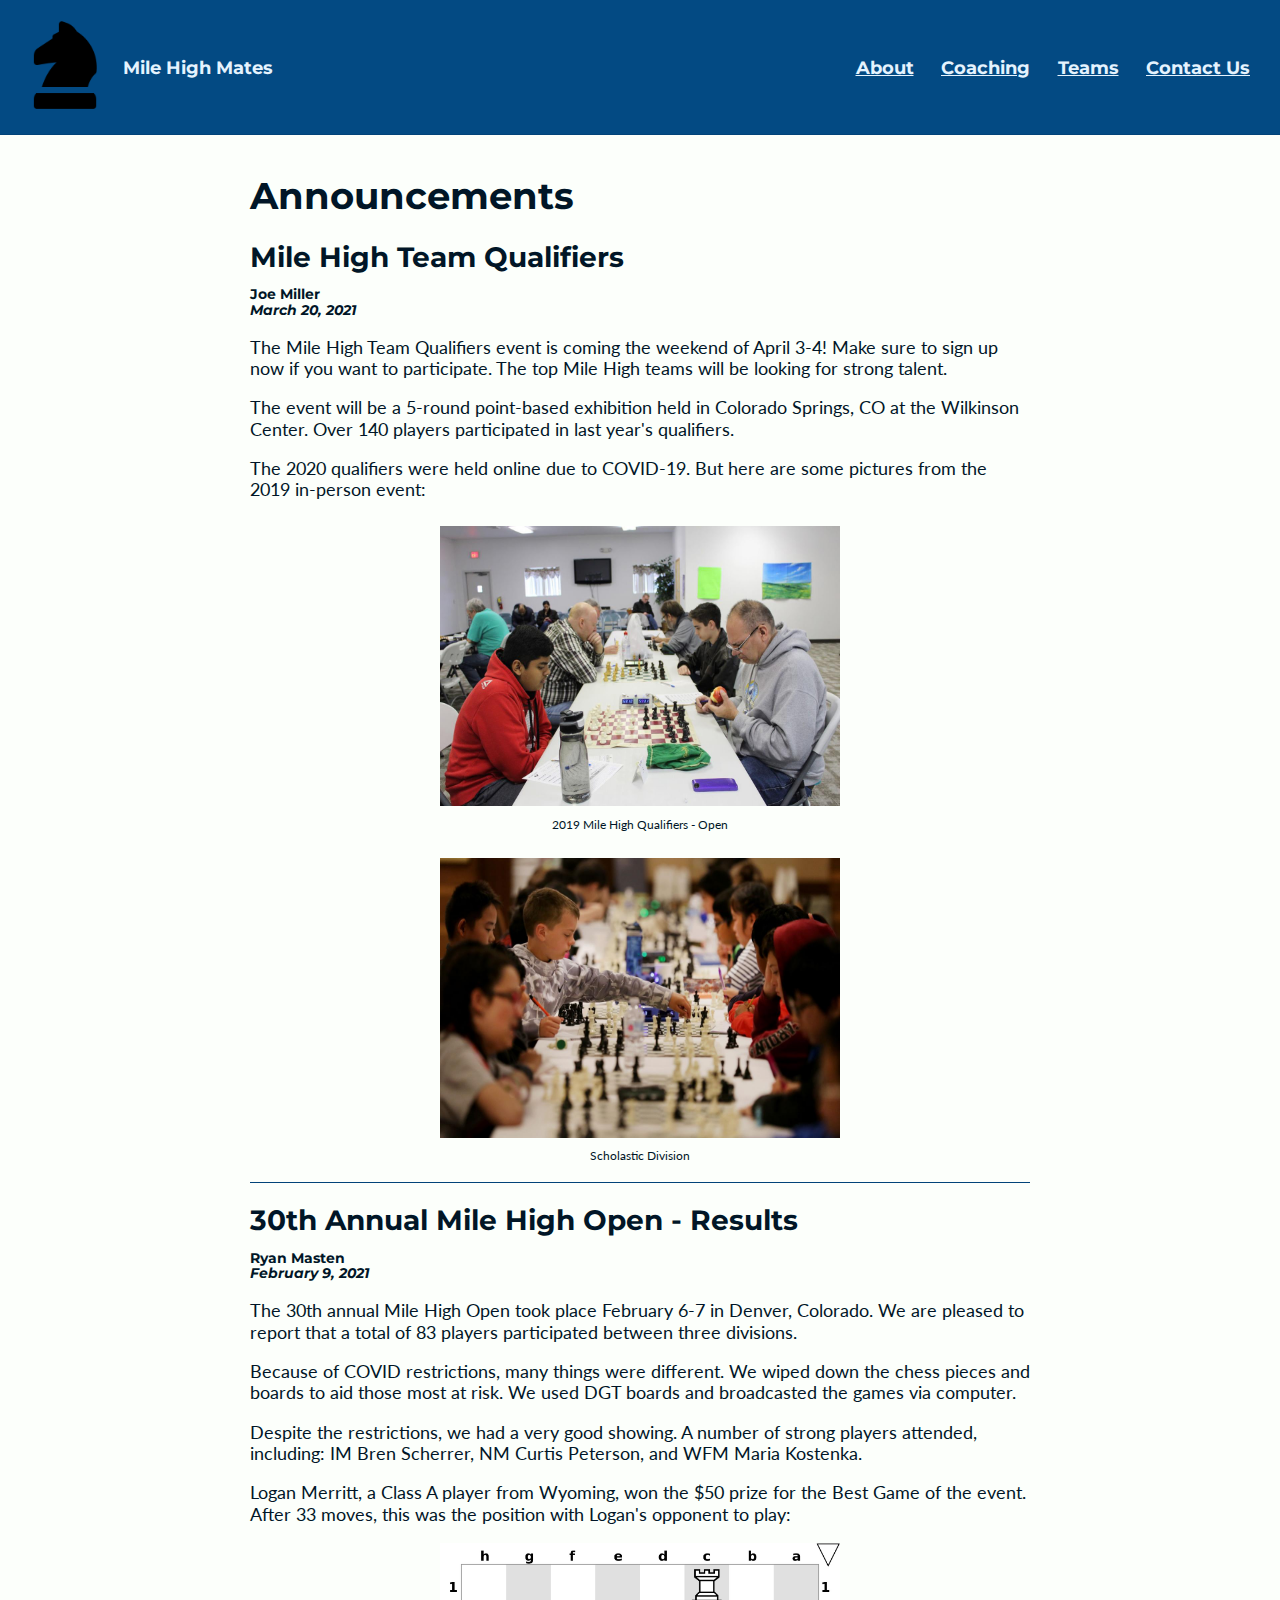
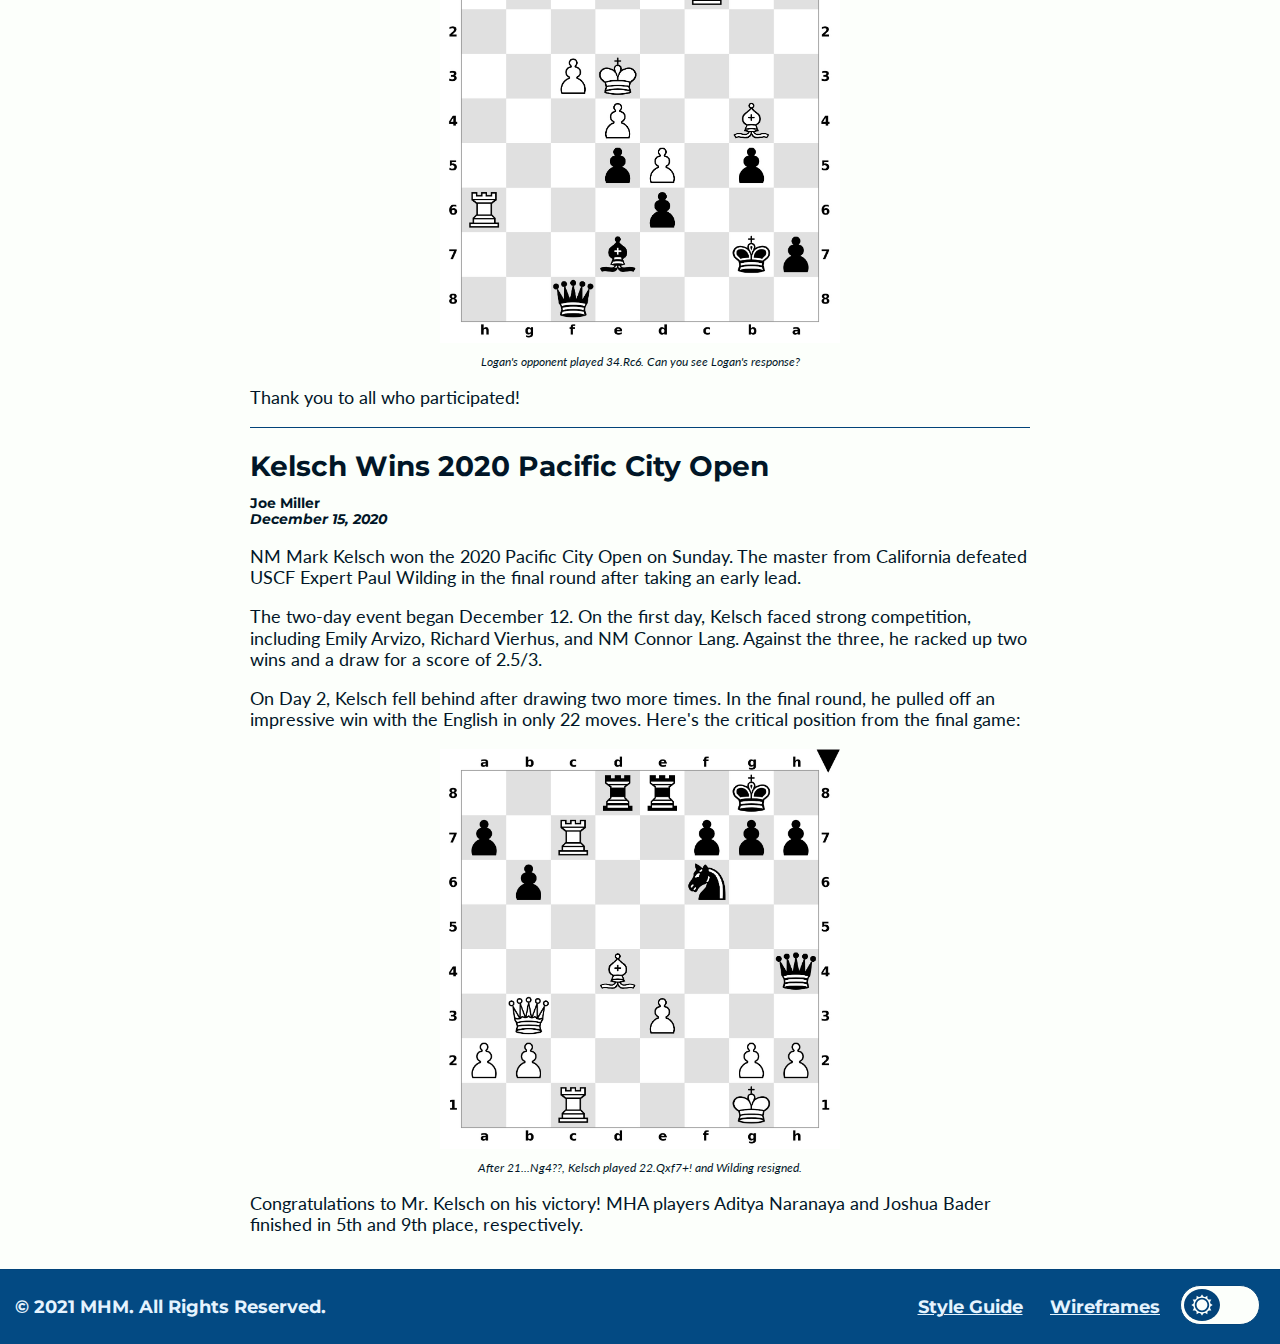
==== commit 75d44a06: "adding meta tags - 3/29" ====
--- a/index.html
+++ b/index.html
@@ -2,6 +2,9 @@
 <html lang="en">
 <head>
     <meta charset="utf-8">
+    <meta name="author" content="jrperlic">
+    <meta name="keywords" content="HTML, CSS, JavaScript">
+    <meta name="description" content="This is my final project site for WDD 130.">
     <meta name="viewport" content="width=device-width, initial-scale=1.0">
     <title>Home</title>
     <link rel="preconnect" href="https://fonts.gstatic.com">
@@ -133,7 +136,7 @@
     <header>
         <div id="logo-wrapper">
             <a href="index.html">
-                <img src="assets/dark-knight.png" id="logo">
+                <img src="assets/knight.png" id="logo">
             </a>
         </div>
         <div id="company-name">
--- a/css/main.css
+++ b/css/main.css
@@ -3,17 +3,17 @@
     --spacing: 15px;
     --font-size: 1.15rem;
     /* Normal Colors */
-    --background-color: #FFFFFF;
-    --alt-background-color: #DEE4E7;
-    --font-color: #222222;
-    --alt-font-color: #37474F;
-    --border-color: #37474F;
+    --background-color: #FCFFFB;
+    --alt-background-color: #034A83;
+    --font-color: #011627;
+    --alt-font-color: #E5F3FE;
+    --border-color: #024379;
     /* Dark Mode Colors */
-    --dark-background-color: #222222;
-    --dark-alt-background-color: #37474F;
-    --dark-font-color: #FFFFFF;
-    --dark-alt-font-color: #DEE4E7;
-    --dark-border-color: #DEE4E7;
+    --dark-background-color: #011A2E;
+    --dark-alt-background-color: #023966;
+    --dark-font-color: #E5F3FE;
+    --dark-alt-font-color: #FCFFFB;
+    --dark-border-color: #CAE7FE;
     /* Fonts */
     --main-font: 'Lato', sans-serif;
     --alt-font: 'Montserrat', sans-serif;
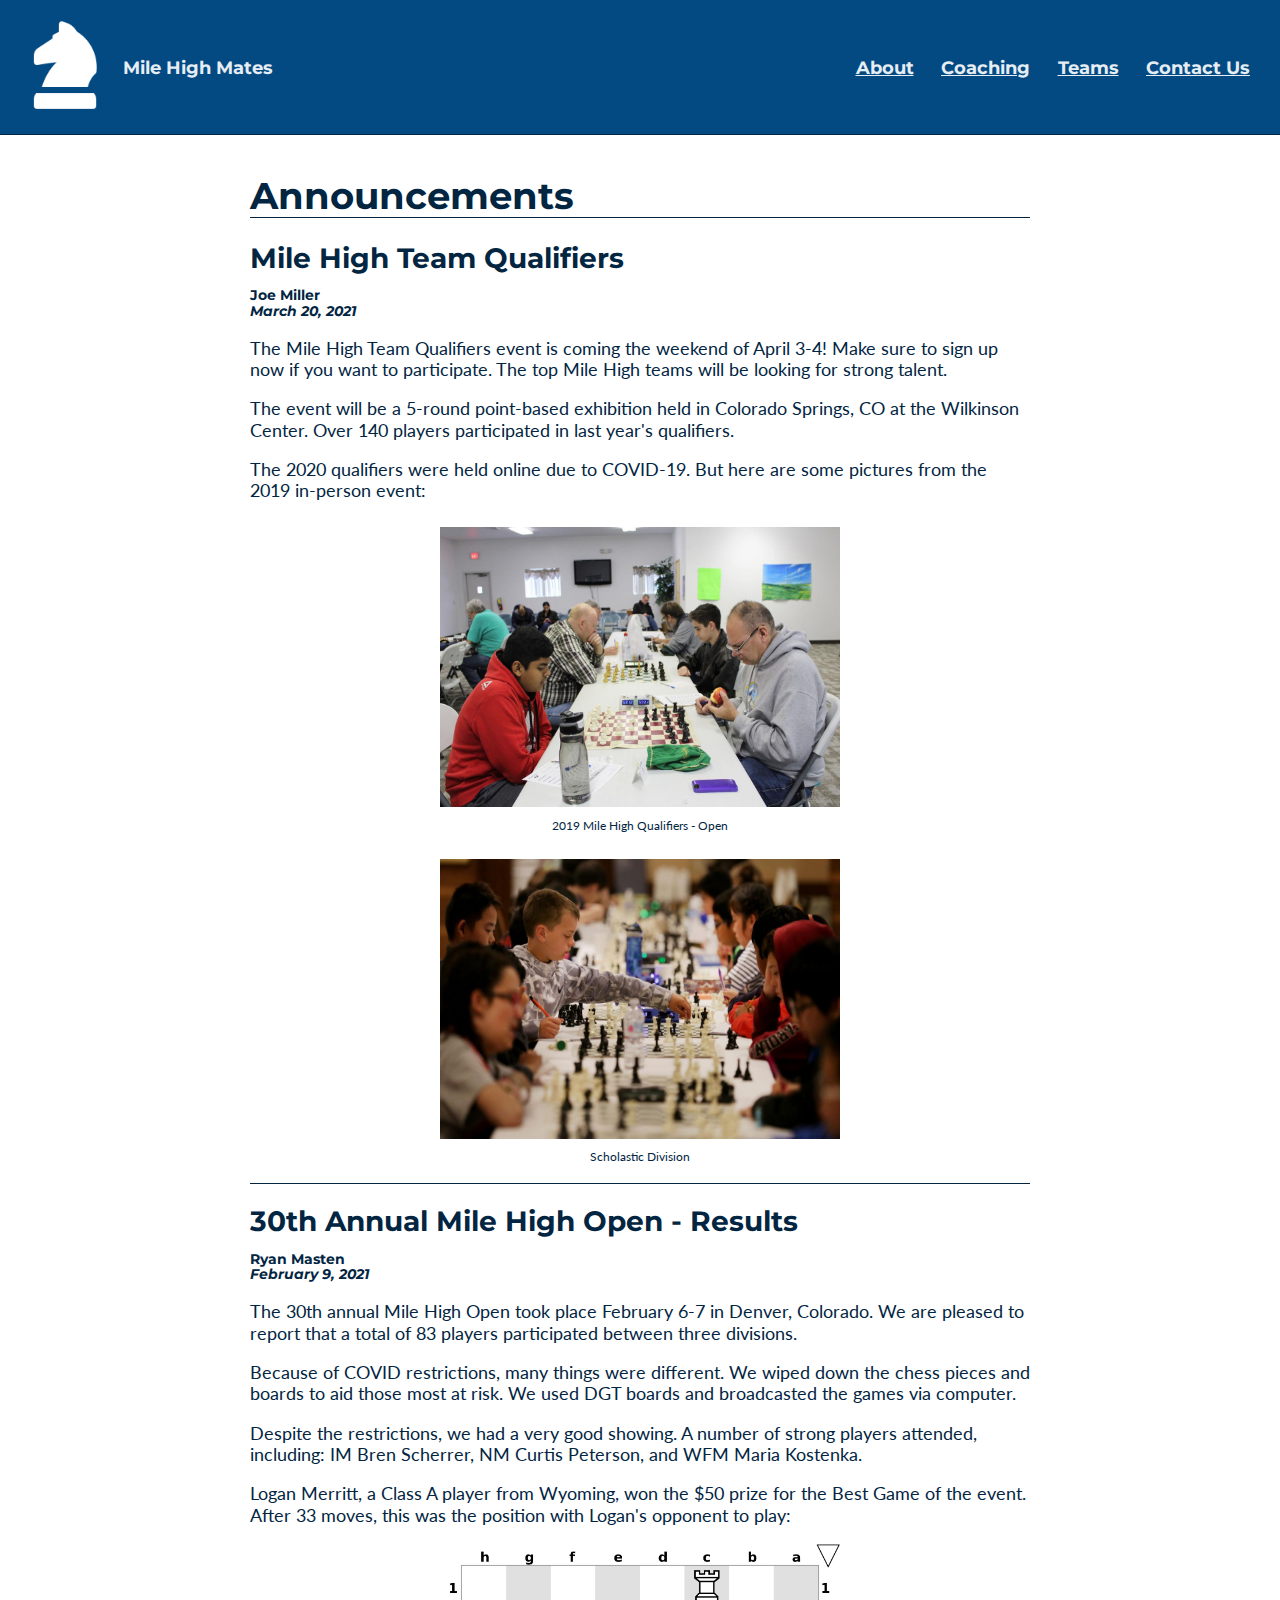
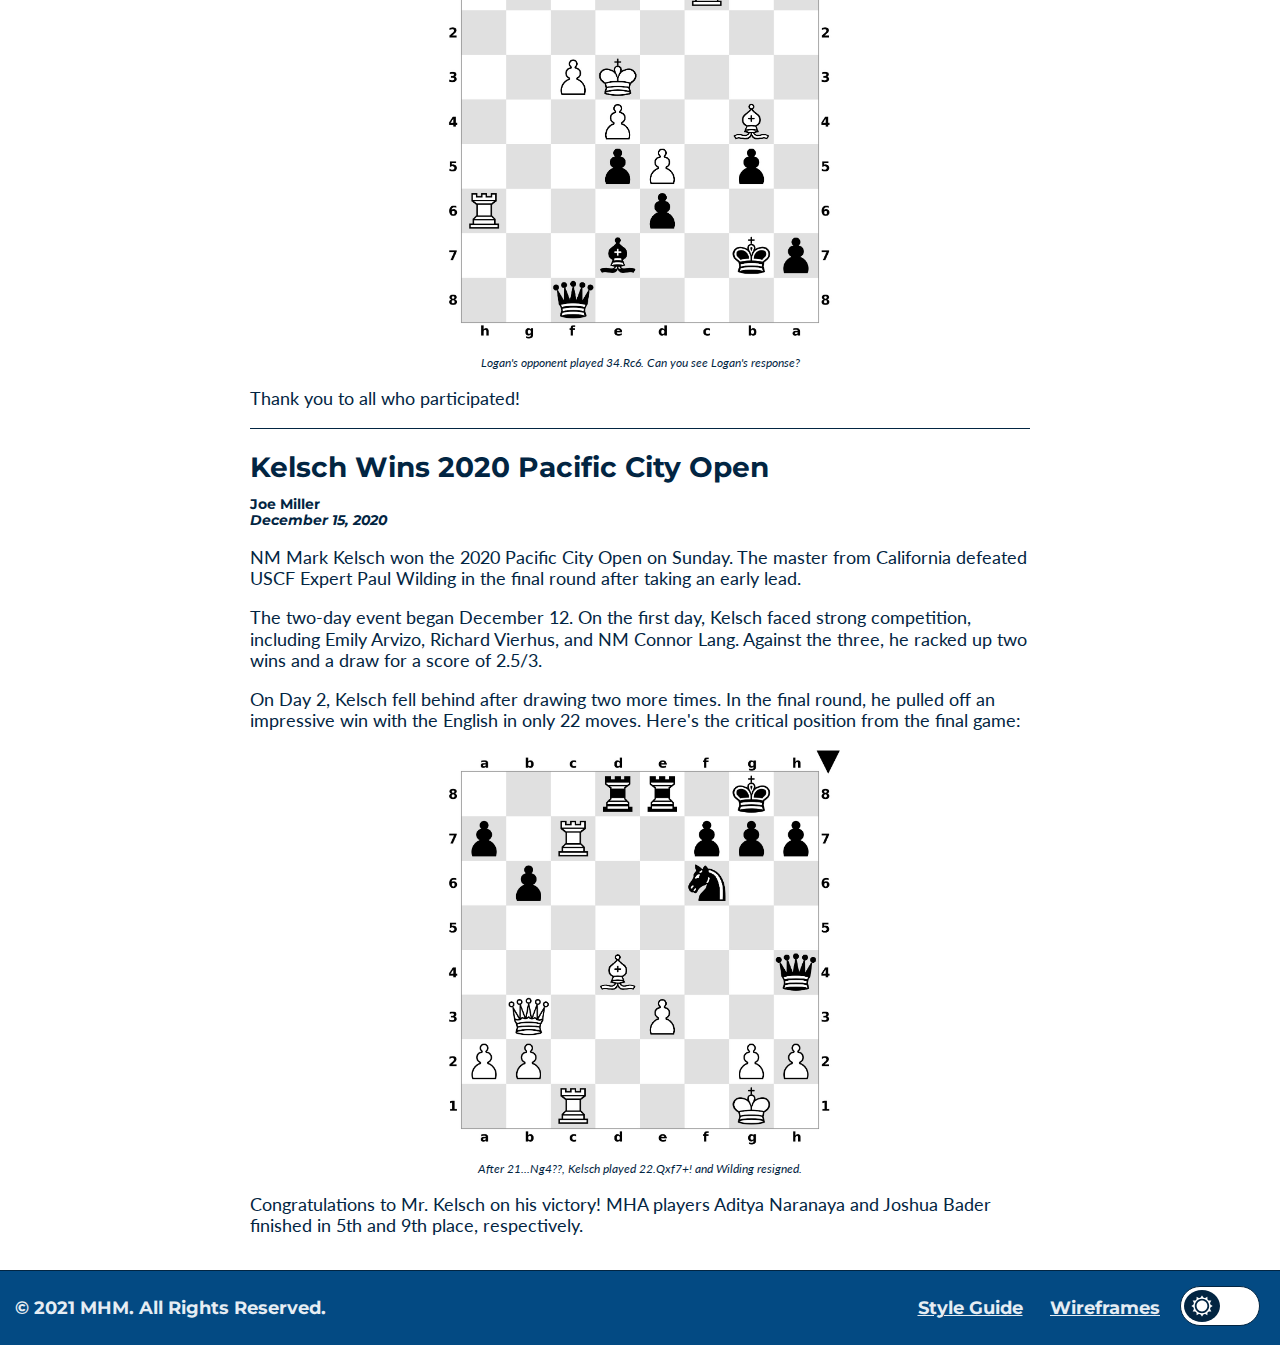
==== commit 71628b8b: "fixing CSS (part 1) - 3/30" ====
--- a/index.html
+++ b/index.html
@@ -11,125 +11,6 @@
     <link href="https://fonts.googleapis.com/css2?family=Lato&family=Montserrat&display=swap" rel="stylesheet">
     <link rel="stylesheet" href="css/normalize.css">
     <link rel="stylesheet" href="css/main.css">
-    <style>
-        h1 {
-            font-family: var(--alt-font);
-        }
-
-        .announcement {
-            border-bottom: 1px solid var(--border-color);
-        }
-
-        .announcement:last-child {
-            border-bottom: 0;
-        }
-
-        h2 {
-            font-family: var(--alt-font);
-            margin-bottom: 7.5px;
-        }
-
-        h3.author {
-            margin-bottom: 0;
-            font-family: var(--alt-font);
-            font-size: 0.85rem;
-            font-weight: bold;
-        }
-
-        h4.date {
-            margin-top: 0;
-            margin-bottom: 0;
-            font-family: var(--alt-font);
-            font-size: 0.85rem;
-            font-style: italic;
-        }
-
-        .image-grid {
-            grid-template-columns: auto auto;
-            grid-template-rows: auto;
-            text-align: center;
-        }
-
-        figcaption {
-            font-size: 0.75rem;
-            text-align: center;
-            vertical-align: middle;
-        }
-
-        #figure1 {
-            grid-row: 1;
-            grid-column: 1;
-        }
-
-        #figure2 {
-            grid-row: 1;
-            grid-column: 2;
-        }
-
-        #tournament1 {
-            margin: 7.5px;
-            width: 400px;
-            height: 280px;
-            justify-items: center;
-        }
-
-        #tournament2 {
-            margin: 7.5px;
-            width: 400px;
-            height: 280px;
-            justify-items: center;
-        }
-
-        .board {
-            display: block;
-            margin-left: auto;
-            margin-right: auto;
-            max-width: 400px;
-            max-height: auto;
-        }
-
-        .analysis {
-            text-align: center;
-            font-size: 0.75rem;
-            font-style: italic;
-        }
-
-        body.dark-mode section {
-            border-bottom: 1px solid var(--dark-border-color);
-        }
-
-        @media (max-width: 768px) {
-            .image-grid {
-                grid-template-columns: auto;
-                grid-template-rows: auto auto;
-            }
-
-            #figure1 {
-                grid-row: 1;
-                grid-column: 1;
-            }
-
-            #figure2 {
-                grid-row: 2;
-                grid-column: 1;
-            }
-
-            #tournament1 {
-                width: 200px;
-                height: 140px;
-            }
-
-            #tournament2 {
-                width: 200px;
-                height: 140px;
-            }
-
-            .board {
-                max-width: 300px;
-                max-height: 300px;
-            }
-        }
-    </style>
     <script src="js/dark-mode.js"></script>
 </head>
 <body>
@@ -168,7 +49,7 @@
         </nav>
     </header>
     <main>
-        <h1>Announcements</h1>
+        <h1 class="bordered">Announcements</h1>
         <section class="announcement">
             <h2>
                 Mile High Team Qualifiers
@@ -176,9 +57,9 @@
             <h3 class="author">
                 Joe Miller
             </h3>
-            <h4 class="date">
+            <h3 class="date">
                 March 20, 2021
-            </h4>
+            </h3>
             <p>
                 The Mile High Team Qualifiers event is coming the weekend of April 3-4! Make sure to sign up now if you want to participate. The top Mile High teams will be looking for strong talent.
             </p>
@@ -206,9 +87,9 @@
             <h3 class="author">
                 Ryan Masten
             </h3>
-            <h4 class="date">
+            <h3 class="date">
                 February 9, 2021
-            </h4>
+            </h3>
             <p>
                 The 30th annual Mile High Open took place February 6-7 in Denver, Colorado. We are pleased to report that a total of 83 players participated between three divisions.
             </p>
@@ -236,9 +117,9 @@
             <h3 class="author">
                 Joe Miller
             </h3>
-            <h4 class="date">
+            <h3 class="date">
                 December 15, 2020
-            </h4>
+            </h3>
             <p>
                 NM Mark Kelsch won the 2020 Pacific City Open on Sunday. The master from California defeated USCF Expert Paul Wilding in the final round after taking an early lead.
             </p>
--- a/css/main.css
+++ b/css/main.css
@@ -3,17 +3,17 @@
     --spacing: 15px;
     --font-size: 1.15rem;
     /* Normal Colors */
-    --background-color: #FCFFFB;
+    --background-color: #FFFFFF;
     --alt-background-color: #034A83;
-    --font-color: #011627;
-    --alt-font-color: #E5F3FE;
-    --border-color: #024379;
+    --font-color: #022542;
+    --alt-font-color: #E6EDF3;
+    --border-color: #022542;
     /* Dark Mode Colors */
-    --dark-background-color: #011A2E;
-    --dark-alt-background-color: #023966;
-    --dark-font-color: #E5F3FE;
-    --dark-alt-font-color: #FCFFFB;
-    --dark-border-color: #CAE7FE;
+    --dark-background-color: #022542;
+    --dark-alt-background-color: #011627;
+    --dark-font-color: #E6EDF3;
+    --dark-alt-font-color: #FFFFFF;
+    --dark-border-color: #E6EDF3;
     /* Fonts */
     --main-font: 'Lato', sans-serif;
     --alt-font: 'Montserrat', sans-serif;
@@ -103,6 +103,169 @@
     padding-right: 250px;
     color: var(--font-color);
     background-color: var(--background-color);
+}
+
+h1, h2, h3 {
+    font-family: var(--alt-font);
+}
+
+h1.bordered {
+    border-bottom: 1px solid var(--border-color);
+}
+
+.announcement {
+    border-bottom: 1px solid var(--border-color);
+}
+
+.announcement:last-child {
+    border-bottom: 0;
+}
+
+h2 {
+    margin-bottom: 7.5px;
+}
+
+.author {
+    margin-bottom: 0;
+    font-family: var(--alt-font);
+    font-size: 0.85rem;
+    font-weight: bold;
+}
+
+.date {
+    margin-top: 0;
+    margin-bottom: 0;
+    font-family: var(--alt-font);
+    font-size: 0.85rem;
+    font-style: italic;
+}
+
+.image-grid {
+    grid-template-columns: auto auto;
+    grid-template-rows: auto;
+    text-align: center;
+}
+
+figcaption {
+    font-size: 0.75rem;
+    text-align: center;
+    vertical-align: middle;
+}
+
+#figure1 {
+    grid-row: 1;
+    grid-column: 1;
+}
+
+#figure2 {
+    grid-row: 1;
+    grid-column: 2;
+}
+
+#tournament1 {
+    margin: 7.5px;
+    width: 400px;
+    height: 280px;
+    justify-items: center;
+}
+
+#tournament2 {
+    margin: 7.5px;
+    width: 400px;
+    height: 280px;
+    justify-items: center;
+}
+
+.board {
+    display: block;
+    margin-left: auto;
+    margin-right: auto;
+    max-width: 400px;
+    max-height: auto;
+}
+
+.analysis {
+    text-align: center;
+    font-size: 0.75rem;
+    font-style: italic;
+}
+
+.about {
+    display: grid;
+    grid-template-rows: auto;
+    grid-template-columns: auto auto;
+    padding-left: 200px;
+    padding-right: 200px;
+    padding-bottom: 50px;
+}
+
+#adjust {
+    padding-left: 200px;
+    padding-right: 200px;
+}
+
+.card {
+    max-width: 250px;
+    padding: 7.5px;
+    grid-row: 1;
+    grid-column: 1;
+    border: 1px solid var(--border-color);
+    background-color: var(--alt-background-color);
+    text-align: center;
+}
+
+.card img {
+    margin-bottom: -15px;
+}
+
+.container {
+    margin: 7.5px 7.5px -15px 7.5px;
+    vertical-align: middle;
+}
+
+.alt-card {
+    max-width: 250px;
+    padding: 7.5px;
+    grid-row: 1;
+    grid-column: 2;
+    border: 1px solid var(--border-color);
+    background-color: var(--alt-background-color);
+    text-align: center;
+}
+
+.alt-card img {
+    margin-bottom: -15px;
+}
+
+.description {
+    grid-row: 1;
+    grid-column: 2;
+    margin: 7.5px;
+    padding-left: 15px;
+}
+
+.alt-description {
+    grid-row: 1;
+    grid-column: 1;
+    margin: 7.5px;
+    padding-right: 15px;
+}
+
+.coach {
+    display: grid;
+    grid-template-rows: auto;
+    grid-template-columns: auto auto;
+    padding-left: 200px;
+    padding-right: 200px;
+    padding-top: 50px;
+    padding-bottom: 50px;
+    border: 1px solid var(--border-color);
+    background-color: var(--alt-background-color);
+    margin-bottom: 15px;
+}
+
+.description {
+    margin: 5px;
 }
 
 footer {
@@ -282,6 +445,33 @@
     background-color: var(--dark-border-color);
 }
 
+body.dark-mode h1.bordered {
+    border-bottom: 1px solid var(--dark-border-color);
+}
+
+body.dark-mode .announcement {
+    border-bottom: 1px solid var(--dark-border-color);
+}
+
+body.dark-mode .announcement:last-child {
+    border-bottom: 0;
+}
+
+body.dark-mode .card {
+    border: 1px solid var(--dark-border-color);
+    background-color: var(--dark-alt-background-color);
+}
+
+body.dark-mode .alt-card {
+    border: 1px solid var(--dark-border-color);
+    background-color: var(--dark-alt-background-color);
+}
+
+body.dark-mode .coach {
+    border: 1px solid var(--dark-border-color);
+    background-color: var(--dark-alt-background-color);
+}
+
 /*=====================*\
   RESPONSIVE WEB DESIGN 
 \*=====================*/
@@ -292,6 +482,7 @@
         padding-right: 100px;
     }
 }
+
 @media (max-width: 768px) {
     main {
         padding-left: var(--spacing);
@@ -306,4 +497,44 @@
     #legal {
         font-size: 0.75rem;
     }
+
+    .image-grid {
+        grid-template-columns: auto;
+        grid-template-rows: auto auto;
+    }
+
+    #figure1 {
+        grid-row: 1;
+        grid-column: 1;
+    }
+
+    #figure2 {
+        grid-row: 2;
+        grid-column: 1;
+    }
+
+    #tournament1 {
+        width: 200px;
+        height: 140px;
+    }
+
+    #tournament2 {
+        width: 200px;
+        height: 140px;
+    }
+
+    .board {
+        max-width: 300px;
+        max-height: 300px;
+    }
+
+    .about {
+        padding-left: 0px;
+        padding-right: 0px;
+    }
+
+    .coach {
+        padding-left: 0px;
+        padding-right: 0px;
+    }
 }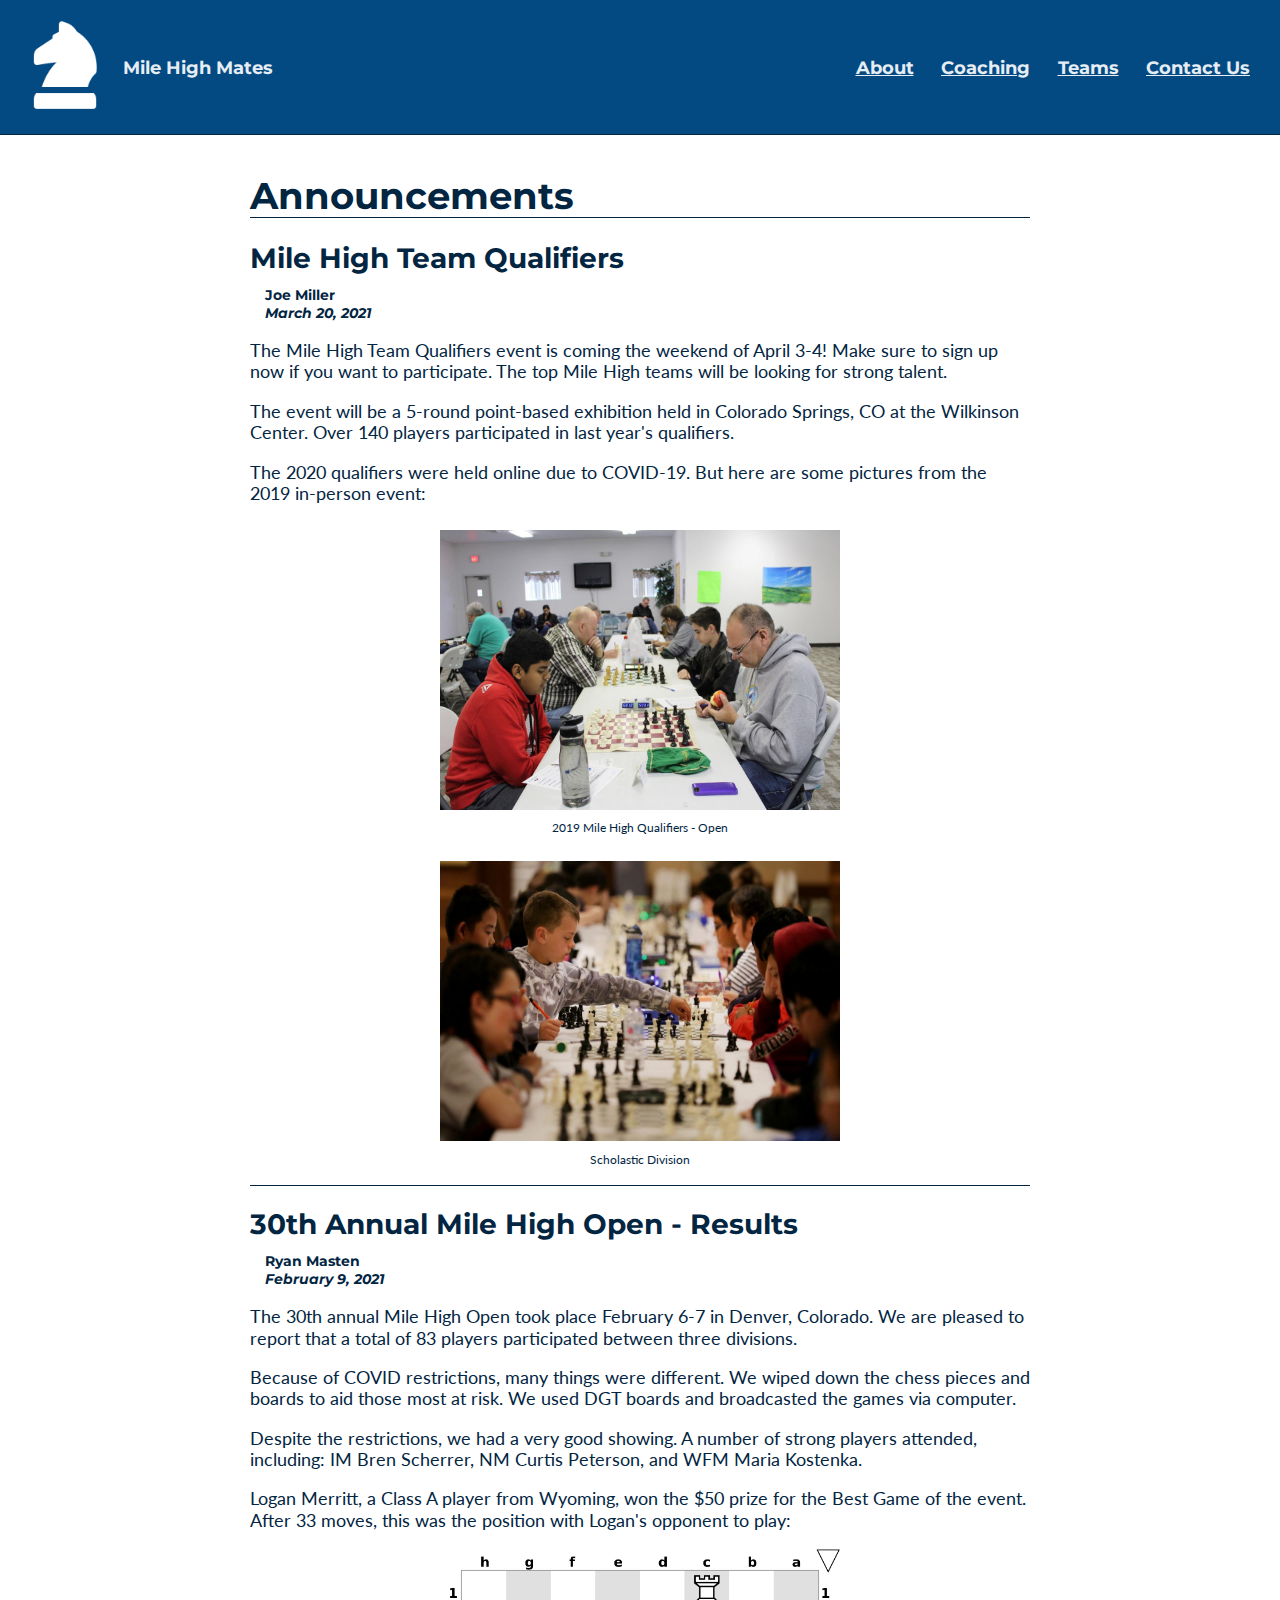
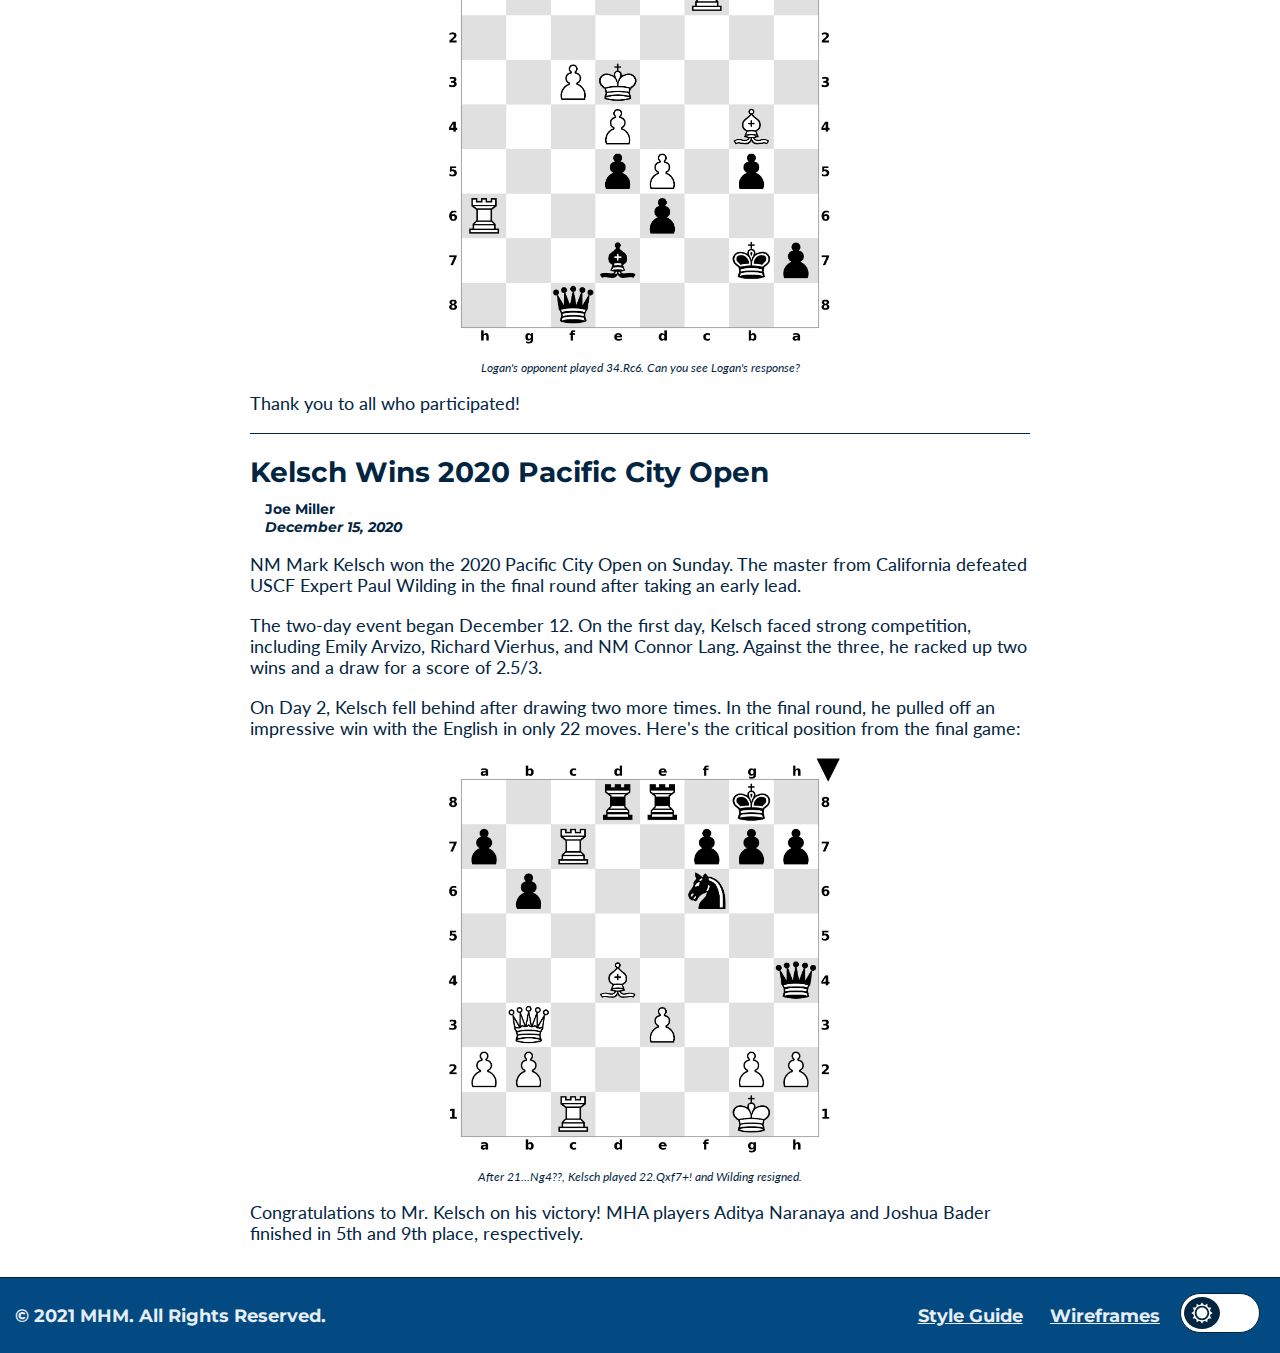
==== commit e842ed51: "validating HMTL & CSS - 4/3" ====
--- a/index.html
+++ b/index.html
@@ -17,7 +17,7 @@
     <header>
         <div id="logo-wrapper">
             <a href="index.html">
-                <img src="assets/knight.png" id="logo">
+                <img src="assets/knight.png" id="logo" alt="Home">
             </a>
         </div>
         <div id="company-name">
--- a/css/main.css
+++ b/css/main.css
@@ -62,7 +62,6 @@
 
 #logo {
     max-width: 100px;
-    max-height: auto;
 }
 
 header #company-name {
@@ -105,11 +104,11 @@
     background-color: var(--background-color);
 }
 
-h1, h2, h3 {
+h1, h2, h3, h4 {
     font-family: var(--alt-font);
 }
 
-h1.bordered {
+.bordered {
     border-bottom: 1px solid var(--border-color);
 }
 
@@ -130,6 +129,8 @@
     font-family: var(--alt-font);
     font-size: 0.85rem;
     font-weight: bold;
+    margin-left: 15px;
+    margin-bottom: 2.5px;
 }
 
 .date {
@@ -138,6 +139,7 @@
     font-family: var(--alt-font);
     font-size: 0.85rem;
     font-style: italic;
+    margin-left: 15px;
 }
 
 .image-grid {
@@ -181,7 +183,6 @@
     margin-left: auto;
     margin-right: auto;
     max-width: 400px;
-    max-height: auto;
 }
 
 .analysis {
@@ -199,18 +200,13 @@
     padding-bottom: 50px;
 }
 
-#adjust {
-    padding-left: 200px;
-    padding-right: 200px;
-}
-
 .card {
     max-width: 250px;
     padding: 7.5px;
     grid-row: 1;
     grid-column: 1;
     border: 1px solid var(--border-color);
-    background-color: var(--alt-background-color);
+    background-color: var(--background-color);
     text-align: center;
 }
 
@@ -229,7 +225,7 @@
     grid-row: 1;
     grid-column: 2;
     border: 1px solid var(--border-color);
-    background-color: var(--alt-background-color);
+    background-color: var(--background-color);
     text-align: center;
 }
 
@@ -260,12 +256,120 @@
     padding-top: 50px;
     padding-bottom: 50px;
     border: 1px solid var(--border-color);
-    background-color: var(--alt-background-color);
+    background-color: var(--background-color);
     margin-bottom: 15px;
 }
 
 .description {
     margin: 5px;
+}
+
+form {
+    display: grid;
+    grid-template-rows: auto auto auto auto;
+    grid-template-columns: auto;
+    margin-left: 50px;
+    margin-right: 50px;
+    padding: 15px;
+    border: 1px solid var(--border-color);
+    background-color: var(--alt-background-color);
+    font-family: var(--alt-font);
+    color: var(--alt-font-color);
+}
+
+input {
+    width: 100%;
+    margin-top: 2.5px;
+}
+
+#name {
+    grid-row: 1;
+    grid-column: 1;
+    padding-bottom: 7.5px;
+}
+
+#subject {
+    grid-row: 2;
+    grid-column: 1;
+    padding-bottom: 7.5px;
+}
+
+#message {
+    grid-row: 3;
+    grid-column: 1;
+    padding-bottom: 7.5px;
+}
+
+#contact-form-submit {
+    grid-row: 4;
+    grid-column: 1;
+    justify-self: right;
+    width: 200px;
+}
+
+form textarea {
+    resize: none;
+    width: 100%;
+    margin-top: 2.5px;
+}
+
+#div-text {
+    border-bottom: 1px solid var(--border-color);
+    margin-bottom: 45px;
+}
+
+.spacing {
+    margin-bottom: 30px;
+}
+
+table {
+    width: 100%;
+    line-height: 50px;
+    font-size: 1rem;
+    background-color: var(--background-color);
+}
+
+table, th, td {
+    border: 1px solid var(--border-color);
+    font-size: 1.05rem;
+}
+
+th[rowspan] {
+    vertical-align: top;
+    text-align: left;
+    padding-left: 15px;
+    padding-right: 15px;
+    padding-top: 5px;
+    padding-bottom: 15px;
+}
+
+.wf {
+    border: 1px solid var(--border-color);
+    margin-bottom: 15px;
+    background-color: var(--background-color);
+}
+
+.wf-name {
+    margin: 7.5px;
+    text-align: center;
+}
+
+.wf img {
+    display: block;
+    margin-top: 15px;
+    margin-bottom: 15px;
+    margin-left: auto;
+    margin-right: auto;
+    max-width: 601px;
+    width: 100%;
+    height: auto;
+    border: 1px solid var(--border-color);
+}
+
+.wf p {
+    margin-left: 15px;
+    margin-right: 15px;
+    text-align: center;
 }
 
 footer {
@@ -445,7 +549,7 @@
     background-color: var(--dark-border-color);
 }
 
-body.dark-mode h1.bordered {
+body.dark-mode .bordered {
     border-bottom: 1px solid var(--dark-border-color);
 }
 
@@ -470,6 +574,31 @@
 body.dark-mode .coach {
     border: 1px solid var(--dark-border-color);
     background-color: var(--dark-alt-background-color);
+}
+
+body.dark-mode form {
+    border: 1px solid var(--dark-border-color);
+    background-color: var(--dark-alt-background-color);
+}
+
+body.dark-mode #div-text {
+    border-bottom: 1px solid var(--dark-border-color);
+}
+
+body.dark-mode table {
+    background-color: var(--dark-alt-background-color);
+}
+
+body.dark-mode table, body.dark-mode th, body.darkmode td {
+    border: 1px solid var(--dark-border-color);
+}
+
+body.dark-mode .wf {
+    background-color: var(--dark-alt-background-color);
+}
+
+body.dark-mode .wf, body.dark-mode .wf img {
+    border: 1px solid var(--dark-border-color);
 }
 
 /*=====================*\
@@ -498,21 +627,6 @@
         font-size: 0.75rem;
     }
 
-    .image-grid {
-        grid-template-columns: auto;
-        grid-template-rows: auto auto;
-    }
-
-    #figure1 {
-        grid-row: 1;
-        grid-column: 1;
-    }
-
-    #figure2 {
-        grid-row: 2;
-        grid-column: 1;
-    }
-
     #tournament1 {
         width: 200px;
         height: 140px;
